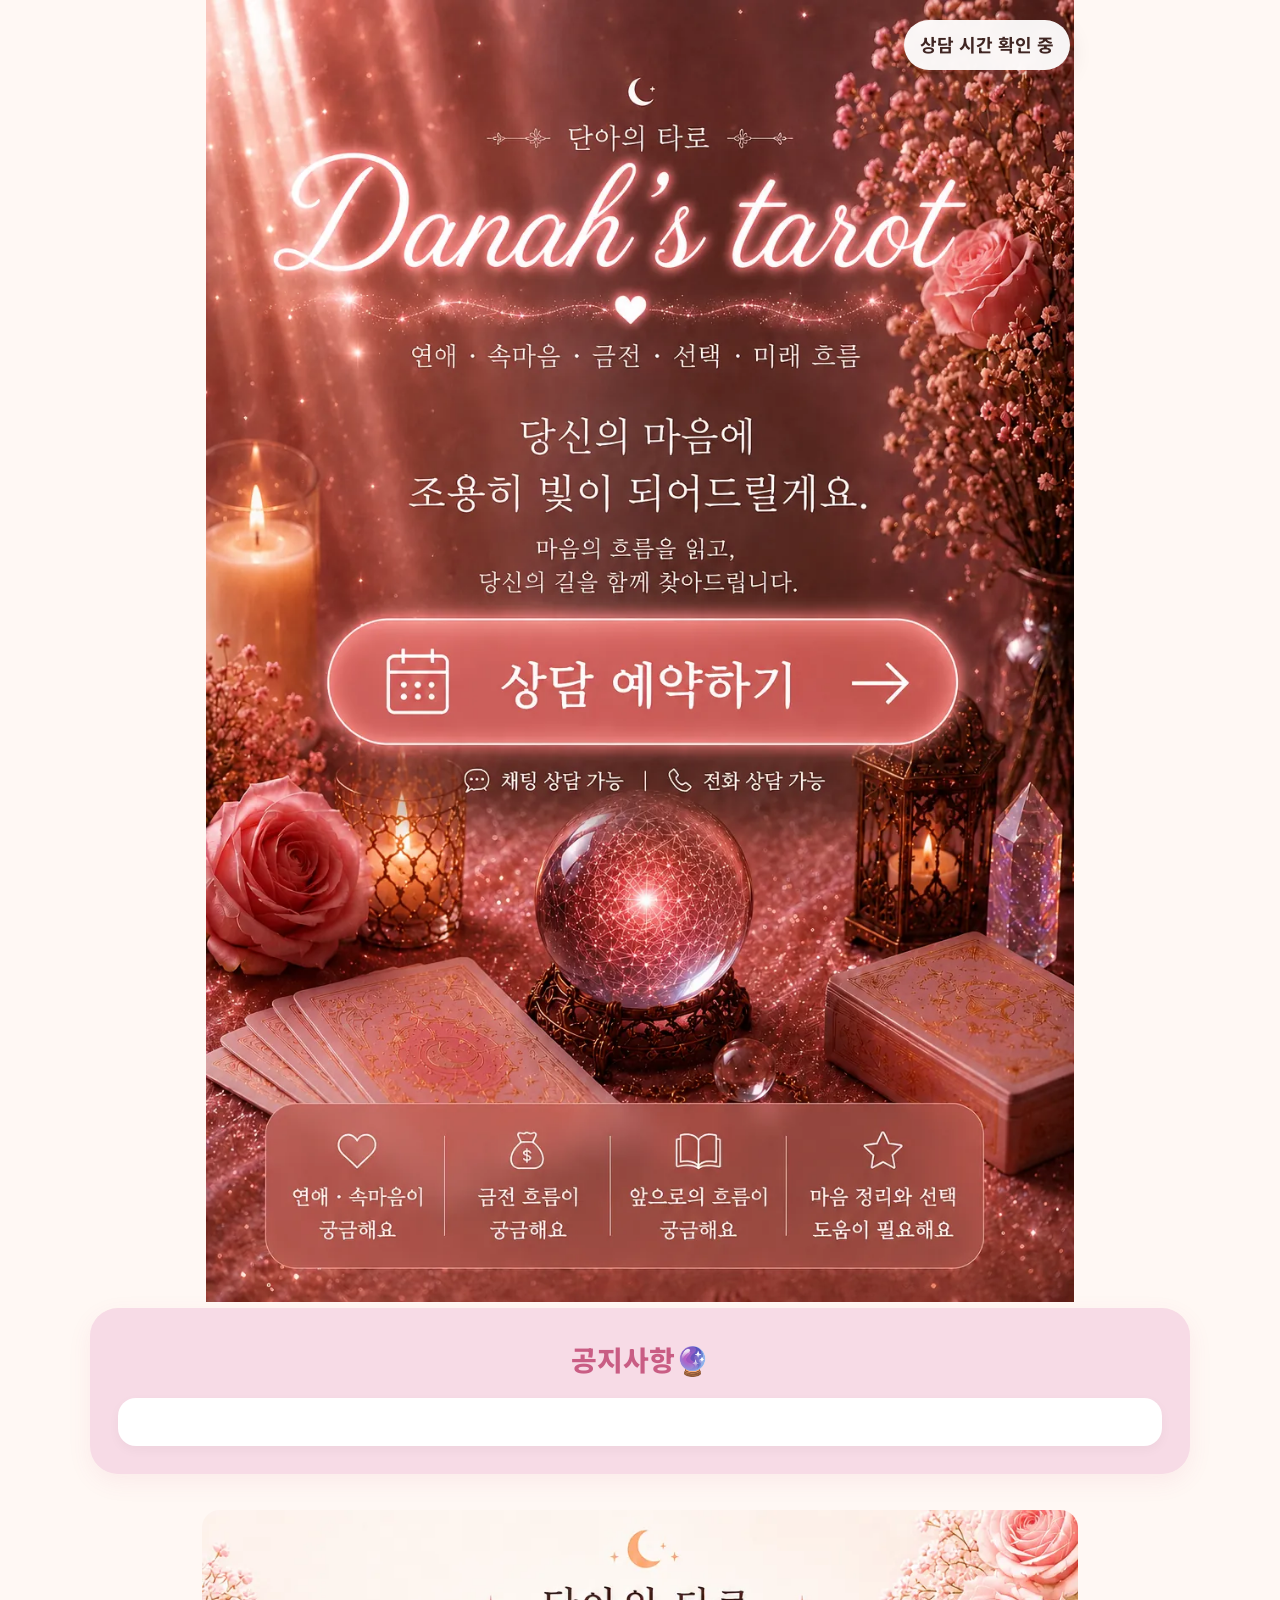
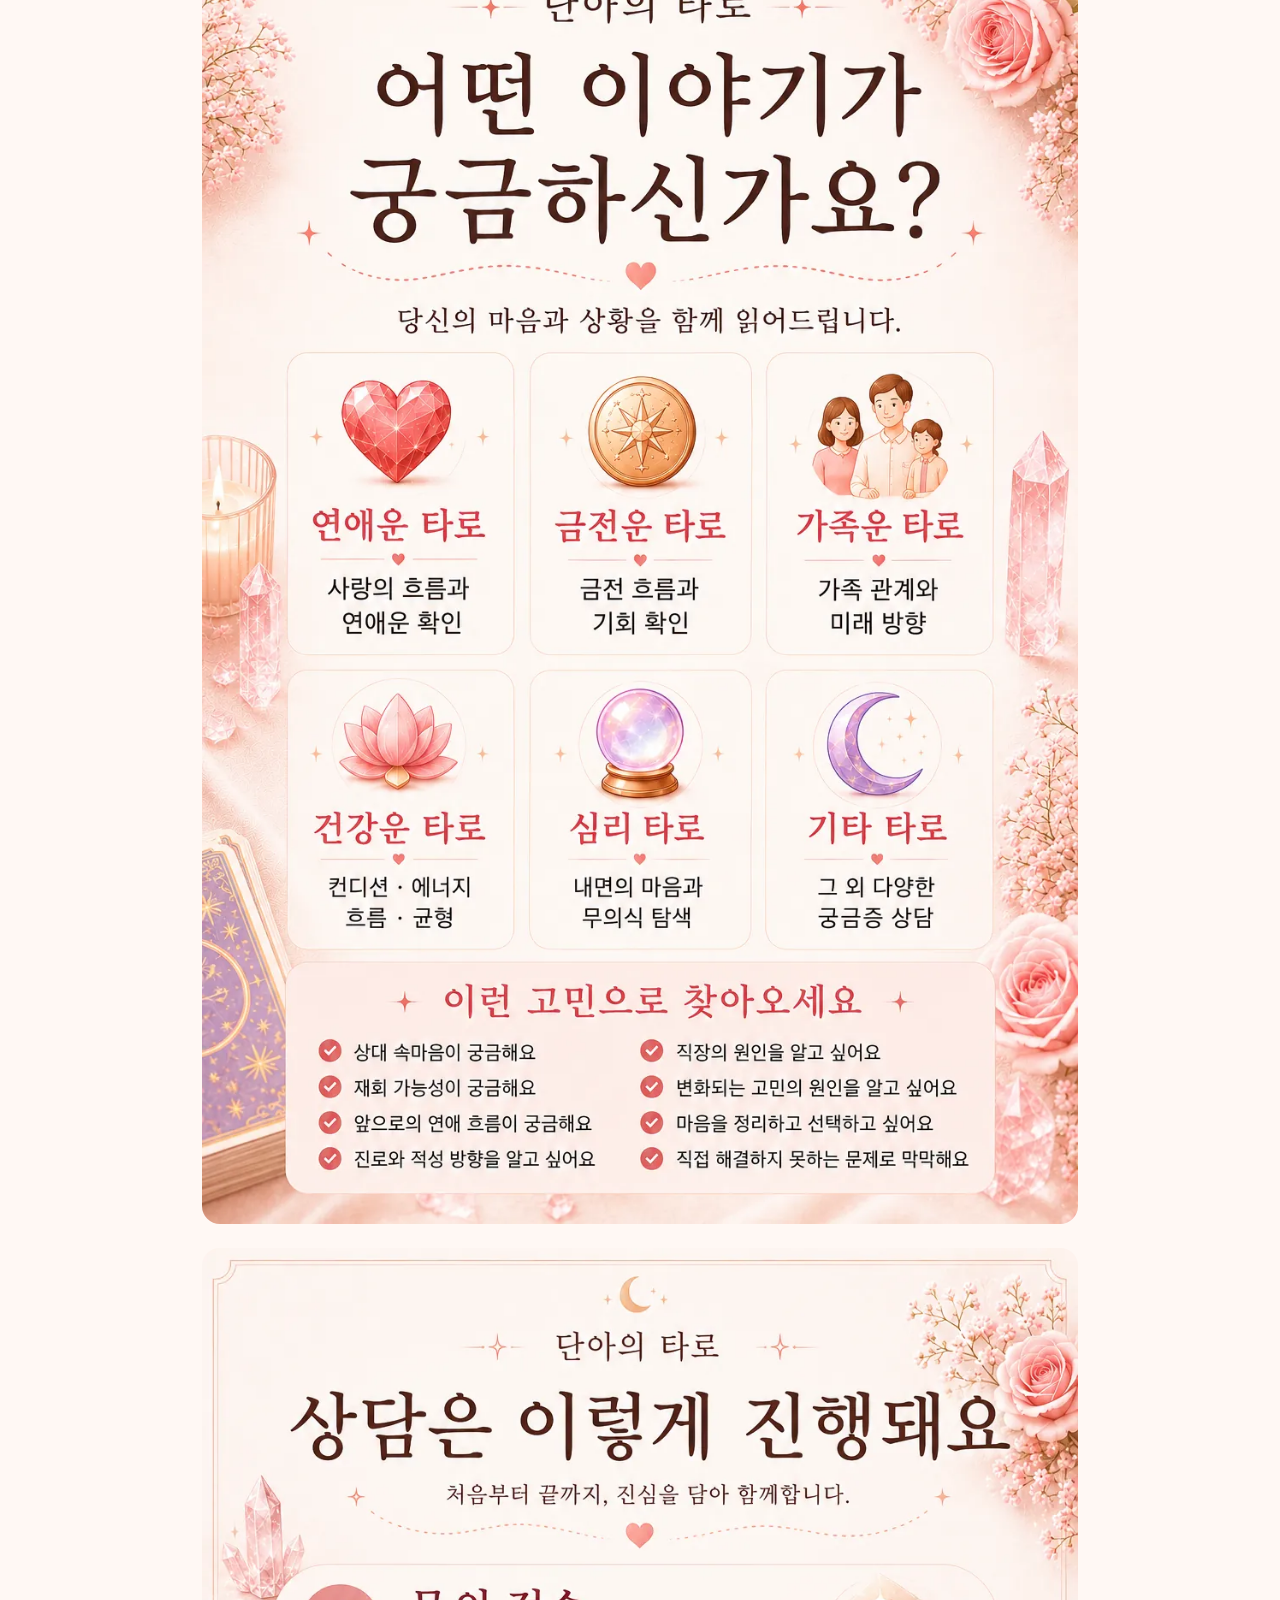
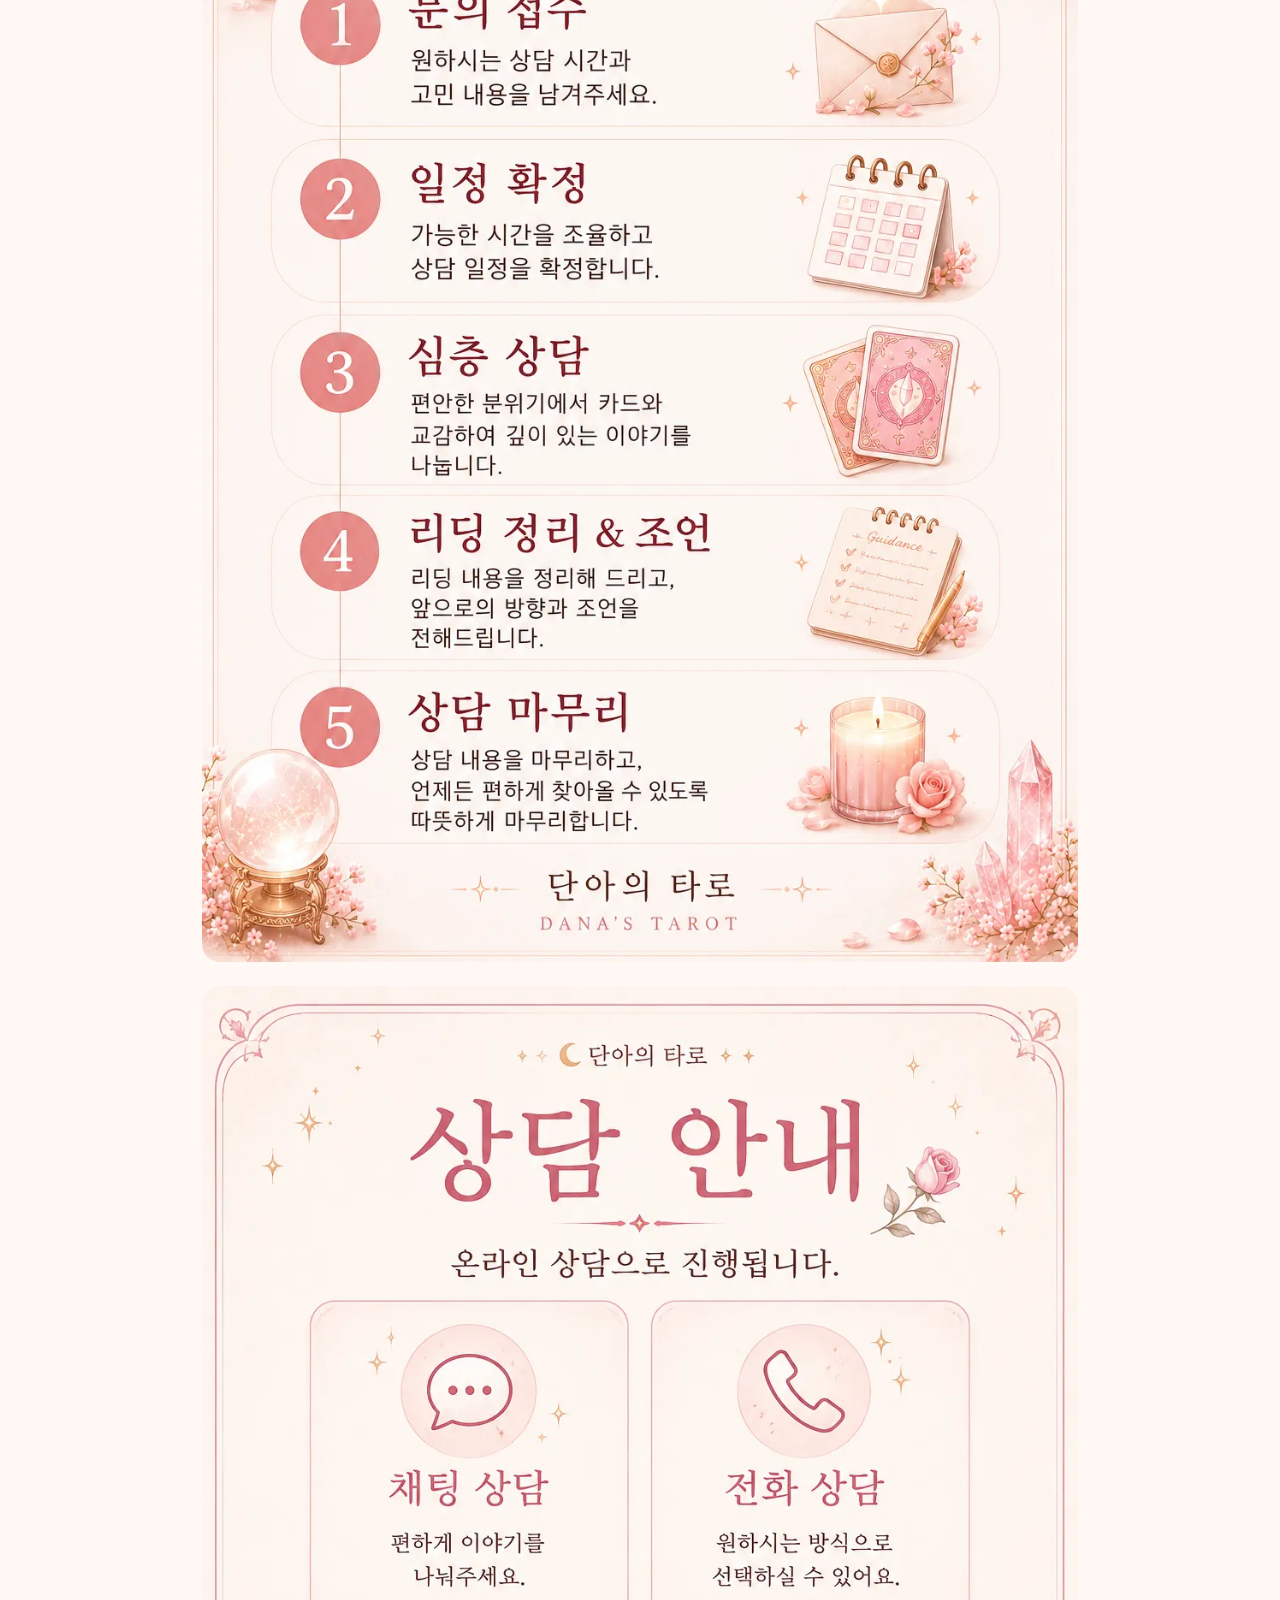
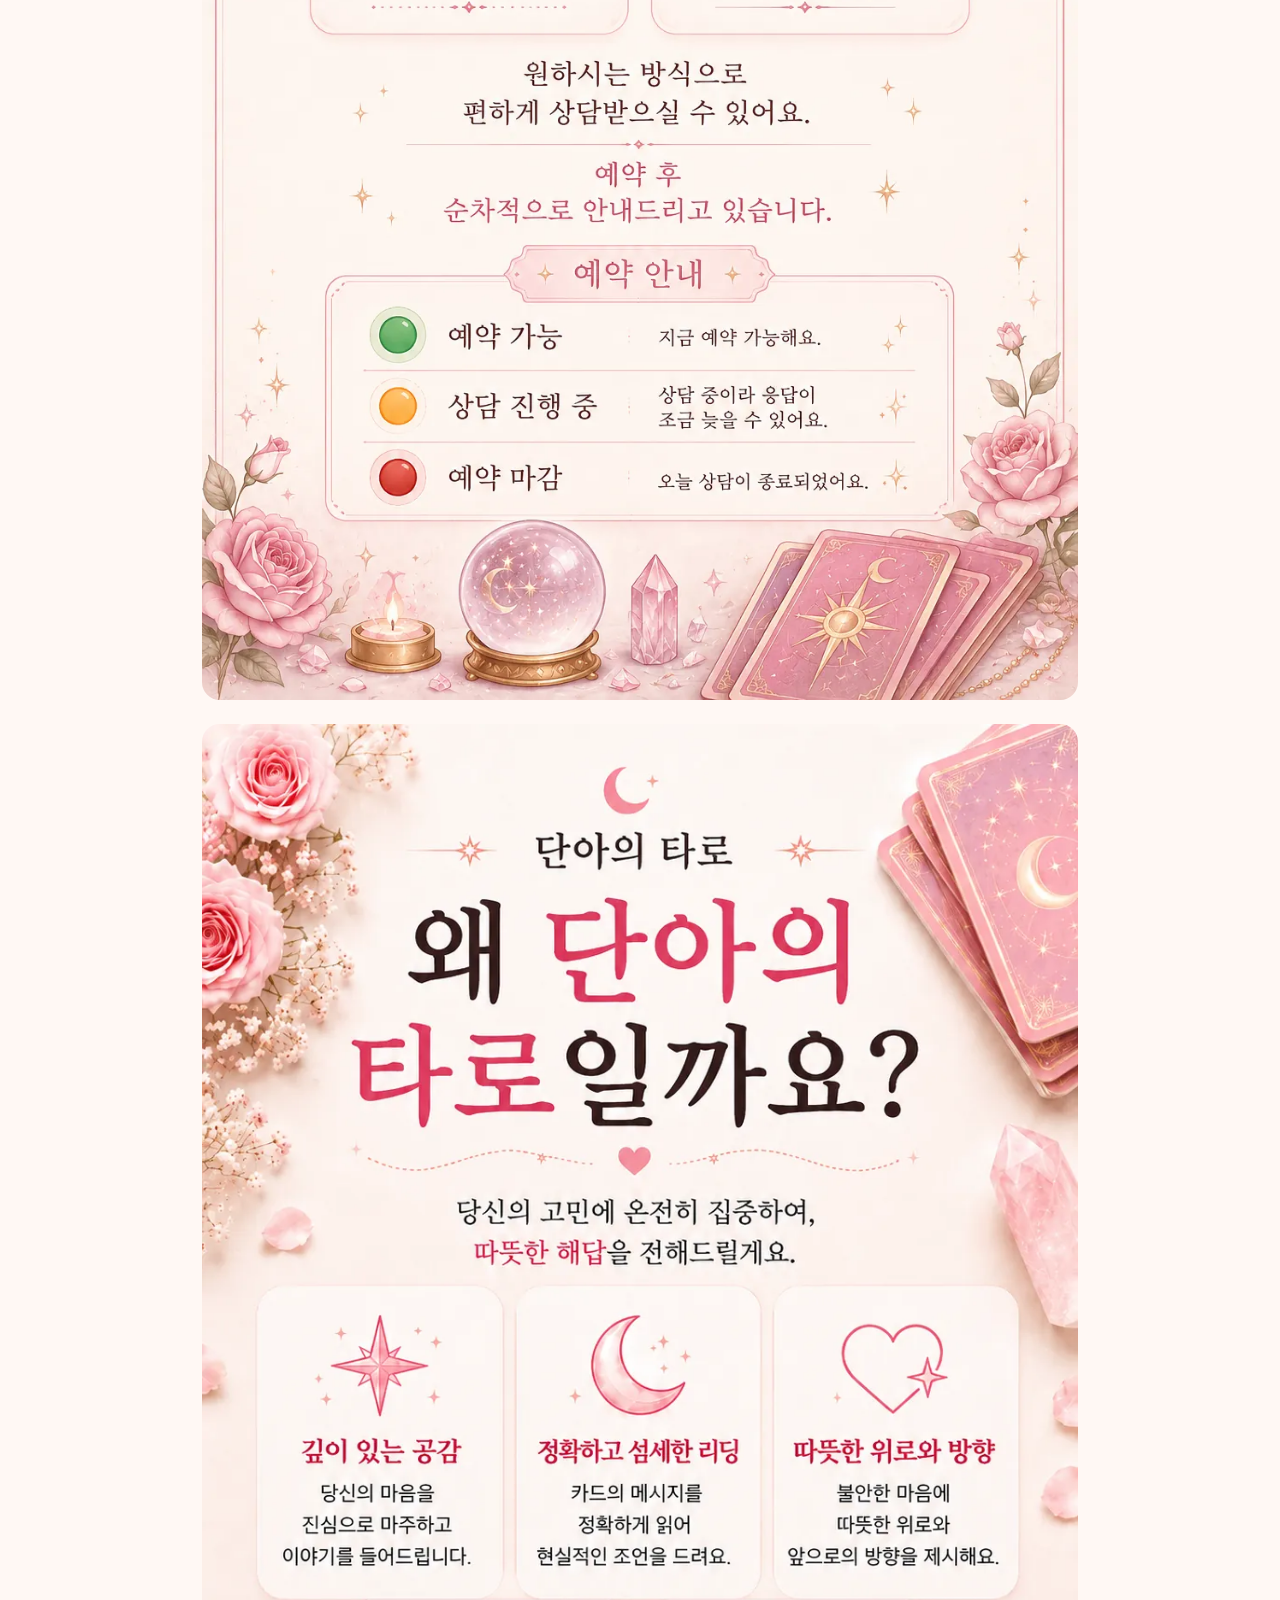
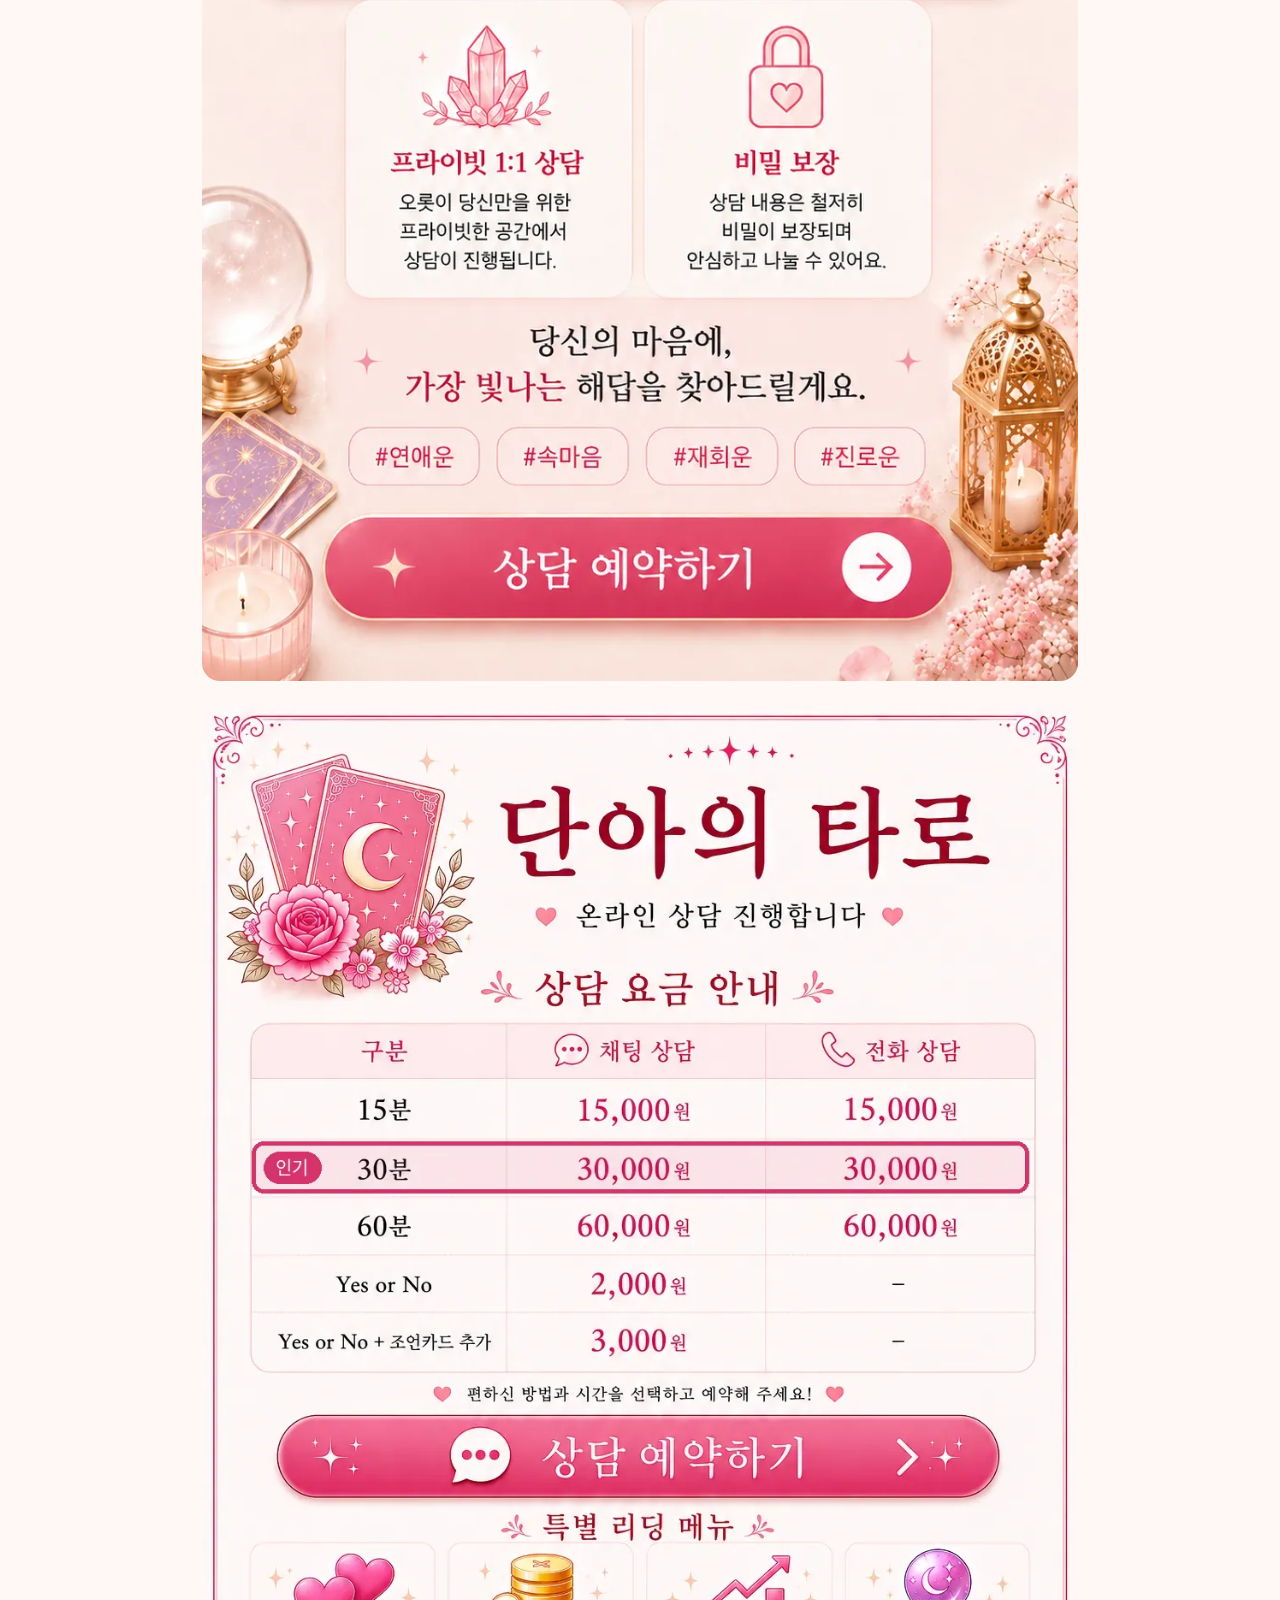
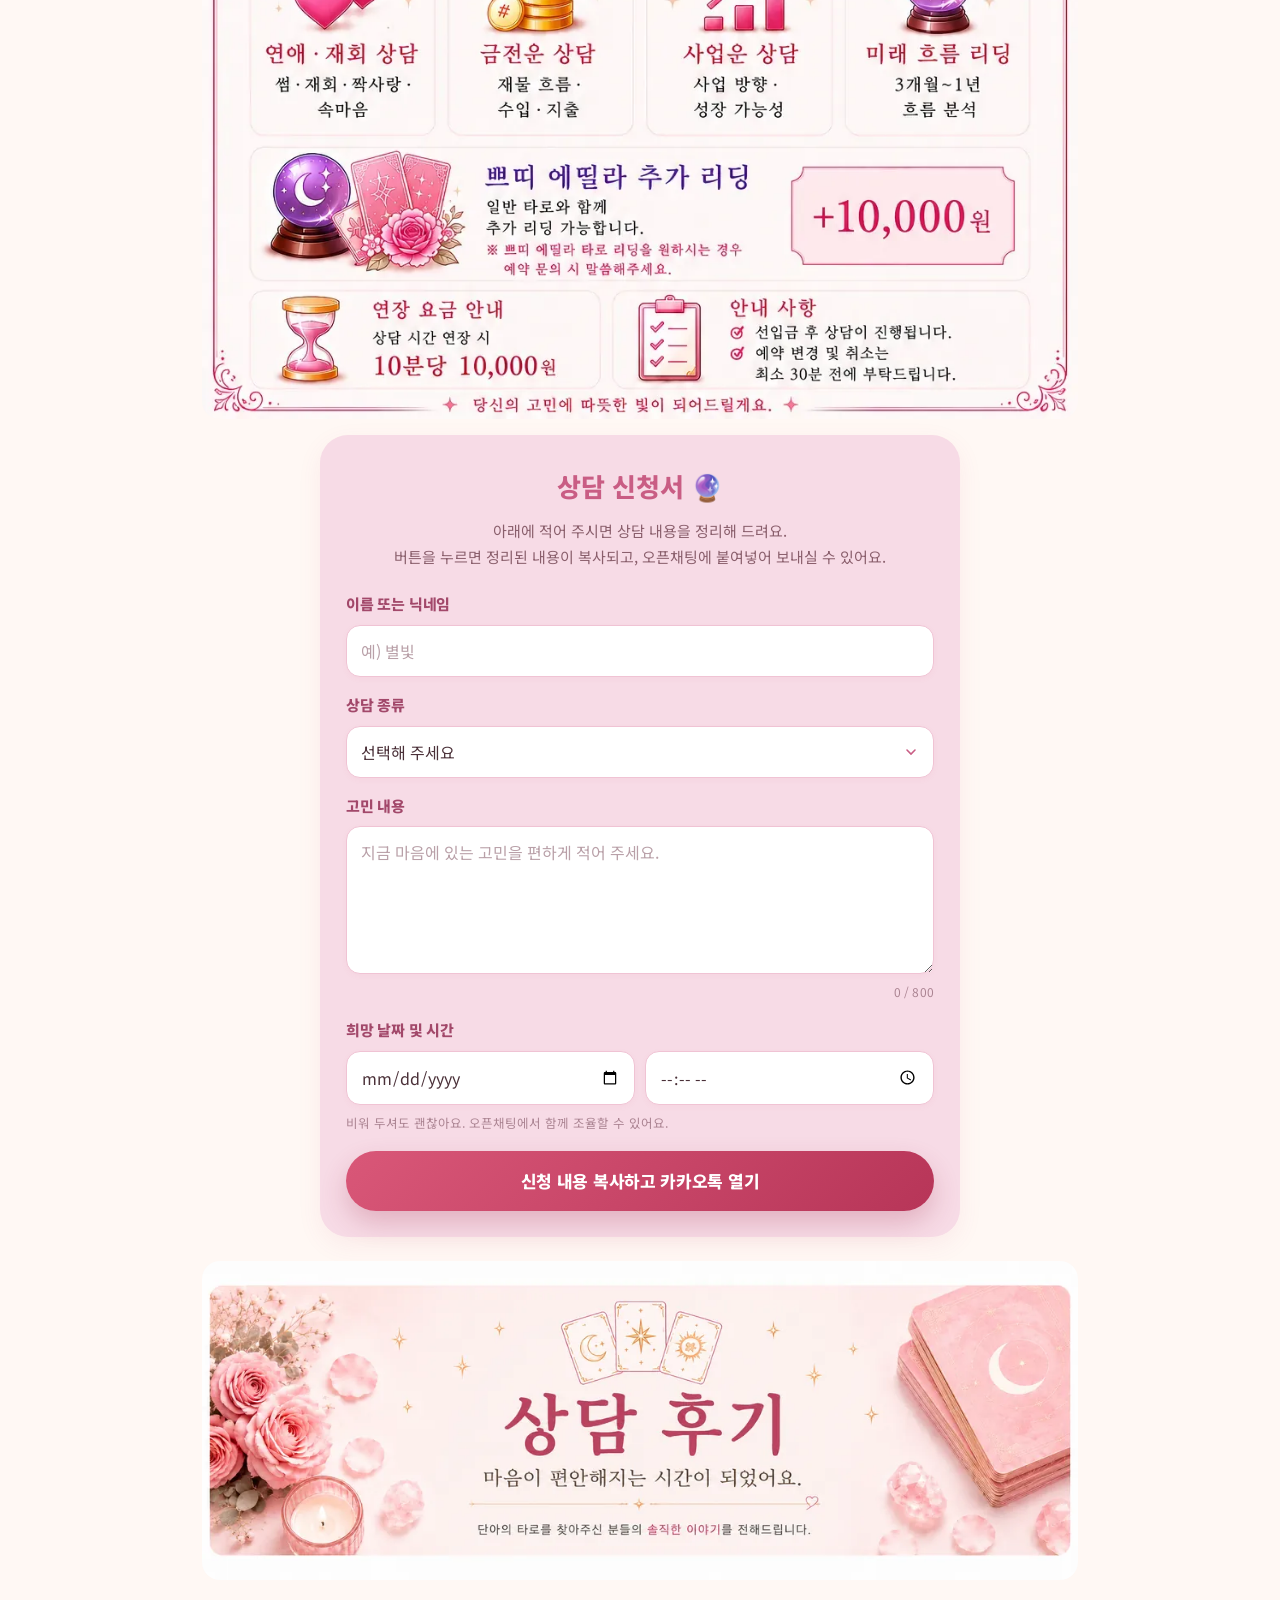
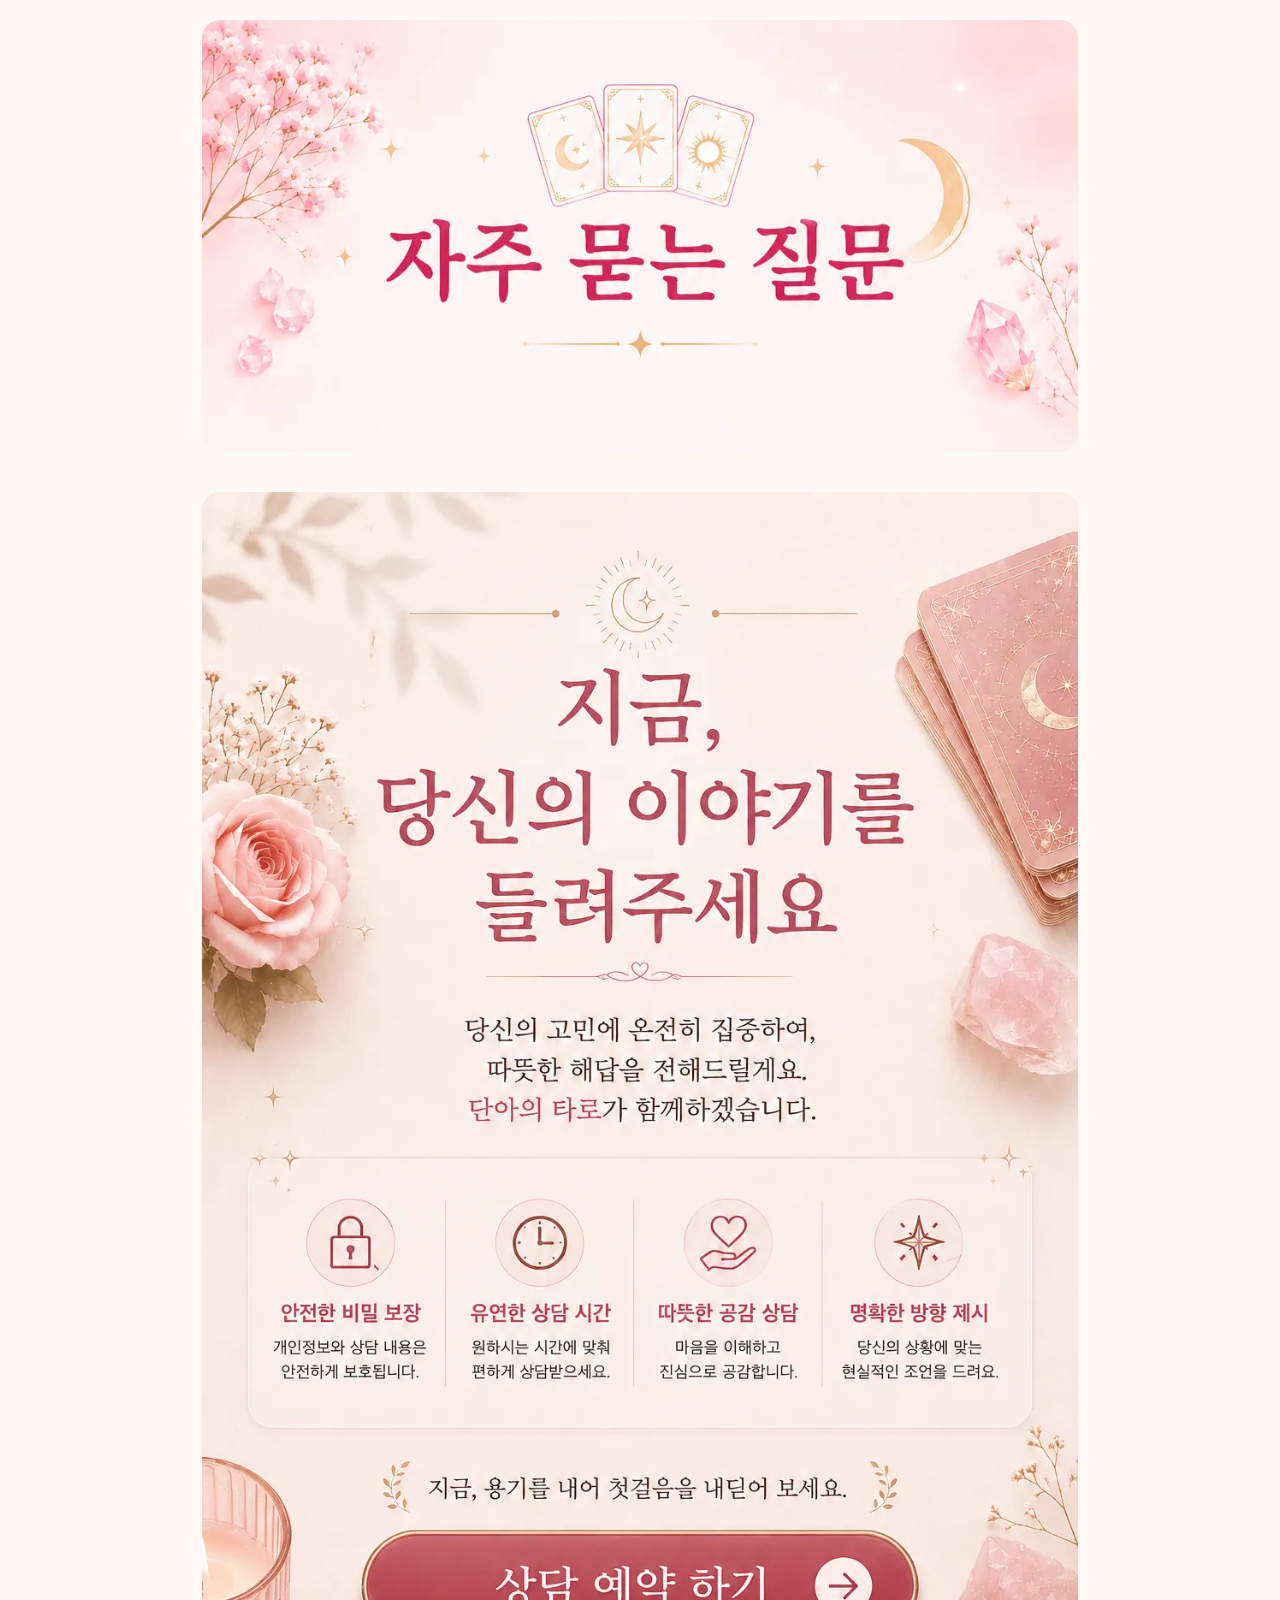
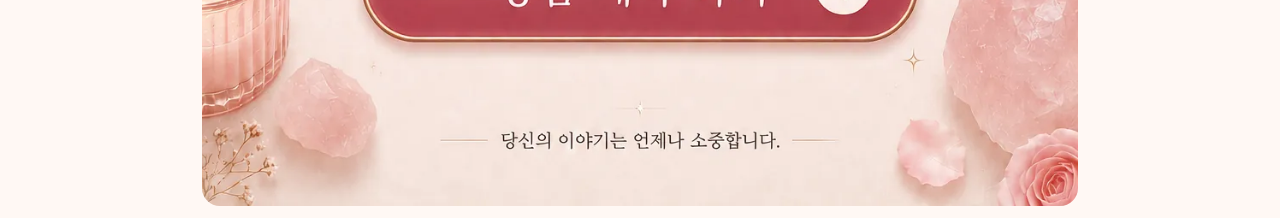
==== index.html @ 88a3fb59 "상담 신청 폼 추가 (복사 → 카카오톡 오픈채팅 연결)" ====
<!doctype html>
<html lang="ko">
<head>
  <meta charset="utf-8">
  <meta name="viewport" content="width=device-width, initial-scale=1">
  <title>단아의 타로 | 따뜻한 타로 상담</title>

  <meta name="description" content="단아의 타로. 손님이 직접 세 장을 뽑는 타로 상담. 카카오톡으로 편하게 예약하세요.">
  <meta name="theme-color" content="#fff8f0">

  <!-- 사이트 아이콘 (링크 옆에 뜨는 사진) -->
  <link rel="icon" href="/favicon.ico?v=4" sizes="any">
  <link rel="icon" type="image/png" sizes="32x32" href="/images/favicon-32.png?v=4">
  <link rel="apple-touch-icon" sizes="180x180" href="/images/apple-touch-icon.png?v=4">
  <link rel="manifest" href="/manifest.json">

  <!-- 링크 공유할 때 미리보기 -->
  <meta property="og:type" content="website">
  <meta property="og:title" content="단아의 타로">
  <meta property="og:description" content="따뜻한 목소리로, 천천히. 카드 세 장이 답을 알려줍니다.">
  <meta property="og:image" content="https://danah-tarot.vercel.app/images/og-cover.jpg">
  <meta property="og:image:width" content="1200">
  <meta property="og:image:height" content="1800">
  <meta name="twitter:image" content="https://danah-tarot.vercel.app/images/og-cover.jpg">
  <meta property="og:url" content="https://danah-tarot.vercel.app/">
  <meta name="twitter:card" content="summary_large_image">

  <link rel="preconnect" href="https://fonts.googleapis.com">
  <link rel="preconnect" href="https://fonts.gstatic.com" crossorigin>
  <link href="https://fonts.googleapis.com/css2?family=Noto+Sans+KR:wght@400;500;700;900&family=Noto+Serif+KR:wght@400;700&display=swap" rel="stylesheet">

  <link rel="preload" as="image" href="./images/main-cover.webp" fetchpriority="high">

  <link rel="stylesheet" href="./assets/styles.css?v=1711f">
</head>

<body>

  <!-- HERO -->
  <section class="hero">

    <a href="https://open.kakao.com/me/DanahsTarot" target="_blank" rel="noopener noreferrer" class="hero-link">
      <img
        class="hero-image"
        src="./images/main-cover.webp"
        width="1024" height="1536"
        fetchpriority="high"
        alt="단아의 타로">
    </a>

    <div class="status-badge">
      <span data-status-dot class="status-dot open"></span>
      <span data-status-label>상담 시간 확인 중</span>
    </div>

  </section>

  <!-- NOTICE -->
  <section class="section info-section">
    <div class="notice-card">
      <div class="notice-title">공지사항🔮</div>
      <div class="notice-box" data-notice></div>
    </div>
  </section>

  <!-- STORY -->
  <section class="section">
    <img src="./images/story.webp" width="1024" height="1536" loading="lazy" decoding="async" alt="단아의 타로 소개">
  </section>

  <!-- PROCESS -->
  <section class="section">
    <img src="./images/process-bg.webp" width="1024" height="1536" loading="lazy" decoding="async" alt="상담 진행 순서">
  </section>

  <!-- GUIDE -->
  <section class="section">
    <img src="./images/guide.webp" width="1024" height="1536" loading="lazy" decoding="async" alt="상담 안내">
  </section>

  <!-- WHY -->
  <section class="section">
    <a href="https://open.kakao.com/me/DanahsTarot" target="_blank" rel="noopener noreferrer">
      <img src="./images/why-danah.webp" width="941" height="1672" loading="lazy" decoding="async" alt="단아의 타로를 찾는 이유">
    </a>
  </section>

  <!-- PRICE -->
  <section class="section">
    <a href="https://open.kakao.com/me/DanahsTarot" target="_blank" rel="noopener noreferrer" class="price-link">
      <img src="./images/price.webp" width="1024" height="1536" loading="lazy" decoding="async" alt="상담 가격">
    </a>
  </section>

  <!-- APPLY -->
  <section class="section apply-section" id="apply">
    <div class="apply-card">
      <div class="apply-title">상담 신청서 🔮</div>
      <p class="apply-lead">
        아래에 적어 주시면 상담 내용을 정리해 드려요.<br>
        버튼을 누르면 정리된 내용이 복사되고, 오픈채팅에 붙여넣어 보내실 수 있어요.
      </p>

      <form class="apply-form" data-apply-form novalidate>
        <label class="apply-field">
          <span class="apply-label">이름 또는 닉네임</span>
          <input type="text" name="name" data-apply-name maxlength="20" autocomplete="nickname" placeholder="예) 별빛">
        </label>

        <label class="apply-field">
          <span class="apply-label">상담 종류</span>
          <select name="type" data-apply-type>
            <option value="" selected>선택해 주세요</option>
            <option>신년타로</option>
            <option>연애·재회 상담</option>
            <option>사업·진로 상담</option>
            <option>금전운 상담</option>
            <option>미래 흐름 리딩</option>
            <option>Yes or No</option>
            <option>종합 상담 / 기타</option>
          </select>
        </label>

        <label class="apply-field">
          <span class="apply-label">고민 내용</span>
          <textarea name="concern" data-apply-concern rows="5" maxlength="800" placeholder="지금 마음에 있는 고민을 편하게 적어 주세요."></textarea>
          <span class="apply-count" data-apply-count>0 / 800</span>
        </label>

        <div class="apply-field">
          <span class="apply-label">희망 날짜 및 시간</span>
          <div class="apply-datetime">
            <input type="date" name="date" data-apply-date aria-label="희망 날짜">
            <input type="time" name="time" data-apply-time aria-label="희망 시간">
          </div>
          <span class="apply-help">비워 두셔도 괜찮아요. 오픈채팅에서 함께 조율할 수 있어요.</span>
        </div>

        <p class="apply-warn" data-apply-warn hidden></p>

        <button type="submit" class="apply-submit">신청 내용 복사하고 카카오톡 열기</button>
      </form>

      <div class="apply-result" data-apply-result hidden>
        <div class="apply-result-head">
          <span class="apply-badge" data-apply-badge>신청 내용이 복사되었어요 ✓</span>
          <p class="apply-result-note">복사된 내용을 오픈채팅에 붙여넣어 보내주세요 🙂</p>
        </div>
        <pre class="apply-preview" data-apply-preview></pre>
        <div class="apply-actions">
          <a class="apply-open" href="https://open.kakao.com/me/DanahsTarot" target="_blank" rel="noopener noreferrer">오픈채팅 열기</a>
          <button type="button" class="apply-copy" data-apply-copy>문구 다시 복사</button>
        </div>
        <p class="apply-manual" data-apply-manual hidden>자동 복사가 되지 않았어요. 위 문구를 길게 눌러 직접 복사해 주세요.</p>
      </div>
    </div>
  </section>

  <!-- REVIEW -->
  <section class="section">
    <img src="./images/review-title.webp" width="1080" height="394" loading="lazy" decoding="async" alt="후기">
    <div class="review-grid" data-review-list></div>
  </section>

  <!-- FAQ -->
  <section class="section">
    <img src="./images/faq-title.webp" width="1024" height="505" loading="lazy" decoding="async" alt="자주 묻는 질문">
    <div class="faq-wrap"></div>
  </section>

  <!-- CTA -->
  <section class="section cta-section">
    <a href="https://open.kakao.com/me/DanahsTarot" target="_blank" rel="noopener noreferrer" class="cta-link">
      <img src="./images/cta.webp" width="1024" height="1536" loading="lazy" decoding="async" alt="카카오톡으로 예약하기">
    </a>
  </section>

  <script type="module" src="./assets/app.js?v=1711g"></script>

</body>
</html>
---- assets/styles.css ----
:root {
  --rose: #c94f70;
  --rose-deep: #9f2f4d;
  --rose-soft: #f8c8d0;
  --cream: #fff8f0;
  --cream-2: #fff1e8;
  --gold: #c99745;
  --ink: #3f2522;
  --muted: #7a5a54;
  --line: rgba(201, 79, 112, 0.24);
  --shadow: 0 18px 46px rgba(159, 47, 77, 0.16);
  --radius: 18px;
}

* {
  box-sizing: border-box;
}

html {
  scroll-behavior: smooth;
}

body {
  margin: 0;
  font-family: "Noto Serif KR", "Noto Sans KR", system-ui, sans-serif;
  color: var(--ink);
  background: var(--cream);
  font-size: 18px;
  line-height: 1.65;
}

button,
input,
textarea,
select {
  font: inherit;
}

button,
a {
  -webkit-tap-highlight-color: transparent;
}

img {
  display: block;
  max-width: 100%;
  height: auto;
}

.site-header {
  position: sticky;
  top: 0;
  z-index: 20;
  display: flex;
  align-items: center;
  justify-content: space-between;
  gap: 12px;
  padding: 12px 18px;
  background: rgba(255, 248, 240, 0.9);
  border-bottom: 1px solid var(--line);
  backdrop-filter: blur(16px);
}

.brand {
  color: var(--rose-deep);
  font-size: 22px;
  font-weight: 800;
  text-decoration: none;
}

.header-actions {
  display: flex;
  gap: 8px;
}

.mini-link {
  min-height: 44px;
  display: inline-flex;
  align-items: center;
  justify-content: center;
  padding: 9px 14px;
  border: 1px solid var(--line);
  border-radius: 999px;
  color: var(--ink);
  background: rgba(255, 255, 255, 0.7);
  text-decoration: none;
  font-size: 15px;
  font-weight: 700;
}

.hero {
  position: relative;

  max-width: 900px;
  margin: 0 auto;

  padding: 0 16px;
}

.hero-image {
  display: block;
  width: 100%;
  height: auto;
}

.hero-content {
  position: relative;
  z-index: 1;
  width: min(720px, 100%);
  padding: 54vh 18px 34px;
  color: #fff;
  text-shadow: 0 2px 16px rgba(63, 37, 34, 0.45);
}

.eyebrow {
  margin: 0 0 8px;
  color: #ffe7d7;
  font-size: 17px;
  font-weight: 800;
  letter-spacing: 0;
}

h1,
h2,
h3,
p {
  margin-top: 0;
}

h1 {
  margin-bottom: 12px;
  font-size: 44px;
  line-height: 1.05;
}

h2 {
  color: var(--rose-deep);
  font-size: 34px;
  line-height: 1.18;
  text-align: center;
}

h3 {
  color: var(--rose-deep);
  font-size: 24px;
  line-height: 1.25;
}

.hero-copy {
  margin-bottom: 22px;
  font-size: 22px;
  font-weight: 700;
}

.primary-button,
.secondary-button {
  min-height: 58px;
  display: inline-flex;
  align-items: center;
  justify-content: center;
  gap: 10px;
  padding: 16px 24px;
  border: 0;
  border-radius: 999px;
  cursor: pointer;
  text-decoration: none;
  font-size: 21px;
  font-weight: 900;
}

.primary-button {
  color: #fff;
  background: linear-gradient(135deg, #d95778, #b73558);
  box-shadow: 0 14px 30px rgba(159, 47, 77, 0.32), inset 0 0 0 2px rgba(255, 236, 213, 0.42);
}

.secondary-button {
  color: var(--rose-deep);
  background: #fff;
  border: 1px solid var(--line);
}

.section {
  padding: 64px 18px;
}

.section.alt {
  background: var(--cream-2);
}

.section-inner {
  width: min(1120px, 100%);
  margin: 0 auto;
}

.section-lead {
  max-width: 680px;
  margin: 0 auto 28px;
  color: var(--muted);
  text-align: center;
  font-size: 20px;
}

.image-panel {
  overflow: hidden;
  border: 1px solid var(--line);
  border-radius: var(--radius);
  background: #fff;
  box-shadow: var(--shadow);
}

.image-panel img {
  width: 100%;
  height: auto;
}

.story-grid,
.why-grid,
.review-grid {
  display: grid;
  grid-template-columns: repeat(3, 1fr);
  gap: 14px;
}

.story-card,
.why-card,
.review-card,
.method-card,
.admin-panel {
  border: 1px solid var(--line);
  border-radius: var(--radius);
  background: rgba(255, 255, 255, 0.82);
  box-shadow: var(--shadow);
}

.story-card {
  min-height: 138px;
  padding: 22px 18px;
  display: flex;
  flex-direction: column;
  justify-content: center;
  background-image: linear-gradient(rgba(255, 255, 255, 0.76), rgba(255, 248, 240, 0.9)), var(--story-image);
  background-size: cover;
  background-position: center;
}

.story-card strong {
  color: var(--rose-deep);
  font-size: 27px;
}

.story-card span {
  color: var(--muted);
  font-size: 17px;
  font-weight: 700;
}

.process-list {
  display: grid;
  gap: 10px;
}

.process-step {
  display: grid;
  grid-template-columns: 54px 1fr;
  align-items: center;
  gap: 14px;
  padding: 18px;
  border: 1px solid var(--line);
  border-radius: var(--radius);
  background: #fff;
}

.step-number {
  width: 54px;
  height: 54px;
  display: grid;
  place-items: center;
  border-radius: 50%;
  color: #fff;
  background: var(--rose);
  font-size: 23px;
  font-weight: 900;
}

.process-arrow {
  color: var(--gold);
  text-align: center;
  font-size: 26px;
  font-weight: 900;
}

.why-card {
  padding: 26px 20px;
  text-align: center;
}

.why-card .icon {
  display: block;
  margin-bottom: 10px;
  color: var(--gold);
  font-size: 34px;
}

.guide-layout {
  display: grid;
  grid-template-columns: 1fr 1fr;
  gap: 18px;
  align-items: stretch;
}

.method-card {
  padding: 24px;
}

.method-list,
.status-list {
  display: grid;
  gap: 12px;
  padding: 0;
  margin: 0;
  list-style: none;
}

.method-list li,
.status-row {
  min-height: 58px;
  display: flex;
  align-items: center;
  gap: 12px;
  padding: 13px 14px;
  border-radius: 14px;
  background: #fff7f8;
  font-size: 21px;
  font-weight: 800;
}

.status-dot {
  width: 18px;
  height: 18px;
  flex: 0 0 18px;
  border-radius: 50%;
  box-shadow: 0 0 0 5px rgba(255, 255, 255, 0.9);
}

.status-dot.open {
  background: #31b66a;
}

.status-dot.progress {
  background: #f5b631;
}

.status-dot.close {
  background: #d94b45;
}

.current-status {
  border: 2px solid rgba(201, 79, 112, 0.22);
}

.review-card {
  padding: 22px;
}

.review-card p {
  margin-bottom: 14px;
  font-size: 19px;
}

.review-card strong {
  color: var(--rose-deep);
}


.faq-item{
  overflow:hidden;
  border-radius:24px;
  background:#fff;
  border:1px solid #f3d8e1;
  box-shadow:0 8px 24px rgba(212,115,150,.12);
}

.faq-question{
  width:100%;
  border:none;
  background:none;
  cursor:pointer;

  display:flex;
  justify-content:space-between;
  align-items:center;

  padding:24px;
  font-size:20px;
  font-weight:700;
  color:#7f4358;
}

.faq-answer{
  max-height:0;
  overflow:hidden;

  transition:max-height .35s ease;
}

.faq-answer p{
  padding:0 24px 24px;
  margin:0;

  color:#8d6675;
  line-height:1.8;
  font-size:17px;
}

.faq-item.is-open .faq-answer{
  max-height:500px;
}

.faq-item.is-open .faq-question span{
  transform:rotate(45deg);
}

.faq-question span{
  transition:.3s;
  font-size:28px;
}
.info-section{
  position:relative;
}

.section img{
  display:block;
  width:100%;
  height:auto;
}



.section img{
  display:block;
  width:100%;
  height:auto;
}

.faq-wrap{
  margin-top:-10px;
}

.faq-item {
  overflow: hidden;
  border: 1px solid var(--line);
  border-radius: var(--radius);
  background: rgba(255, 255, 255, 0.9);
  box-shadow: 0 12px 26px rgba(159, 47, 77, 0.1);
}

.faq-question {
  min-height: 68px;
  width: 100%;
  display: flex;
  align-items: center;
  justify-content: space-between;
  gap: 16px;
  padding: 17px 20px;
  border: 0;
  color: var(--ink);
  background: transparent;
  cursor: pointer;
  text-align: left;
  font-size: 21px;
  font-weight: 900;
}

.faq-icon {
  width: 32px;
  height: 32px;
  flex: 0 0 32px;
  display: grid;
  place-items: center;
  border-radius: 50%;
  color: var(--rose-deep);
  background: #ffe5ea;
  transition: transform 0.25s ease;
}

.faq-item.is-open .faq-icon {
  transform: rotate(45deg);
}

.faq-answer {
  max-height: 0;
  overflow: hidden;
  transition: max-height 0.32s ease;
}

.faq-answer p {
  margin: 0;
  padding: 0 20px 22px;
  color: var(--muted);
  font-size: 19px;
  white-space: pre-line;
}

.cta {
  position: relative;
  min-height: 460px;
  display: grid;
  align-items: center;
  overflow: hidden;
  color: #fff;
  text-align: center;
  background: #b73558;
}

.cta img {
  position: absolute;
  inset: 0;
  width: 100%;
  height: 100%;
  object-fit: cover;
}

.cta::after {
  content: "";
  position: absolute;
  inset: 0;
  background: rgba(90, 28, 44, 0.18);
}

.cta-content {
  position: relative;
  z-index: 1;
  padding: 42px 18px;
  text-shadow: 0 2px 14px rgba(63, 37, 34, 0.35);
}

.cta h2 {
  color: #fff;
  font-size: 38px;
}

.site-footer {
  padding: 28px 18px 90px;
  color: var(--muted);
  text-align: center;
  background: #fff7ef;
}

.floating-cta {
  position: fixed;
  left: 12px;
  right: 12px;
  bottom: 12px;
  z-index: 30;
}

.floating-cta .primary-button {
  width: 100%;
}

.admin-body {
  min-height: 100vh;
  padding: 24px 16px 54px;
  background: var(--cream);
}

.admin-shell {
  width: min(960px, 100%);
  margin: 0 auto;
}

.admin-top {
  display: flex;
  align-items: center;
  justify-content: space-between;
  gap: 12px;
  margin-bottom: 18px;
}

.admin-panel {
  padding: 20px;
  margin-bottom: 16px;
}

.admin-grid {
  display: grid;
  grid-template-columns: 1fr 1fr;
  gap: 14px;
}

.field {
  display: grid;
  gap: 8px;
  margin-bottom: 14px;
  color: var(--rose-deep);
  font-weight: 900;
}

.field input,
.field textarea,
.field select {
  width: 100%;
  min-height: 54px;
  padding: 13px 14px;
  border: 1px solid var(--line);
  border-radius: 14px;
  color: var(--ink);
  background: #fff;
  font-size: 18px;
}

.field textarea {
  min-height: 130px;
  resize: vertical;
}

.admin-actions {
  display: flex;
  flex-wrap: wrap;
  gap: 10px;
}

.review-edit-row {
  display: grid;
  grid-template-columns: 1fr auto;
  gap: 10px;
  align-items: center;
  padding: 12px 0;
  border-bottom: 1px solid var(--line);
}

.notice {
  padding: 12px 14px;
  border-radius: 14px;
  color: var(--rose-deep);
  background: #fff1f4;
  font-weight: 800;
}

.is-hidden {
  display: none !important;
}

@media (max-width: 760px) {
  body {
    font-size: 17px;
  }

  .site-header {
    padding: 10px 12px;
  }

  .brand {
    font-size: 20px;
  }

  .mini-link {
    padding: 8px 11px;
    font-size: 14px;
  }

  .hero-image {
    object-position: center top;
  }

  .hero-content {
    padding: 48vh 16px 28px;
  }

  h1 {
    font-size: 40px;
  }

  h2 {
    font-size: 30px;
  }

  .hero-copy {
    font-size: 20px;
  }

  .primary-button,
  .secondary-button {
    width: 100%;
    min-height: 62px;
    font-size: 22px;
  }

  .section {
    padding: 52px 14px;
  }

  .story-grid,
  .why-grid,
  .review-grid,
  .guide-layout,
  .admin-grid {
    grid-template-columns: 1fr;
  }

  .story-card {
    min-height: 120px;
  }

  .image-panel {
    border-radius: 14px;
  }

  .faq-question {
    min-height: 72px;
    padding: 16px;
    font-size: 20px;
  }

  .faq-answer p {
    padding: 0 16px 20px;
    font-size: 18px;
  }

  .cta {
    min-height: 520px;
  }

  .cta img {
    object-position: center;
  }

  .admin-top {
    align-items: flex-start;
    flex-direction: column;
  }
}

@media (min-width: 900px) {
  .floating-cta {
    display: none;
  }

  .hero-content {
    margin-left: max(24px, calc((100vw - 1120px) / 2));
    padding-bottom: 70px;
  }
}
/* =========================
   DANAH FINAL
========================= */

body {
  margin: 0;
  background: #fff8f4;
  font-family: "Noto Sans KR", sans-serif;
}

.section {
  width: 100%;
  max-width: 900px;
  margin: 0 auto;
  padding: 12px;
}

.section img {
  width: 100%;
  height: auto;
  display: block;
  border-radius: 18px;
}

.hero {
  position: relative;
}

.hero-link,
.price-link,
.cta-link {
  display: block;
}

/* =========================
   STATUS
========================= */

.status-badge {
  position: absolute;
  top: 20px;
  right: 20px;

  display: flex;
  align-items: center;
  gap: 8px;

  padding: 10px 16px;

  border-radius: 999px;

  background: rgba(255,255,255,.95);

  backdrop-filter: blur(8px);

  font-weight: 700;

  box-shadow:
    0 8px 24px rgba(0,0,0,.12);
}

.status-dot {
  width: 12px;
  height: 12px;
  border-radius: 50%;
}

.status-dot.open {
  background: #22c55e;
}

.status-dot.progress {
  background: #f59e0b;
}

.status-dot.close {
  background: #ef4444;
}



/* =========================
   REVIEW
========================= */

.review-grid {
  display: grid;
  gap: 14px;
  margin-top: 16px;
}

.review-card {
  padding: 20px;

  border-radius: 18px;

  background:
    linear-gradient(
      135deg,
      #ffe0e9,
      #fff1f5
    );

  box-shadow:
    0 10px 24px rgba(201,79,112,.14);
}

.review-card p {
  line-height: 1.7;
}

.review-card strong {
  color: #b73558;
}

/* =========================
   FAQ
========================= */

.faq-wrap {
  margin-top: 16px;
}

.faq-item {
  margin-bottom: 12px;

  overflow: hidden;

  border-radius: 18px;

  background: #fff;

  box-shadow:
    0 8px 24px rgba(0,0,0,.06);
}

.faq-question {
  width: 100%;

  padding: 18px;

  display: flex;
  justify-content: space-between;

  border: 0;
  background: transparent;

  font-size: 17px;
  font-weight: 700;

  cursor: pointer;
}

.faq-answer {
  max-height: 0;
  overflow: hidden;
  transition: .3s;
}

.faq-answer p {
  padding: 0 18px 18px;
  margin: 0;
}

/* =========================
   FLOATING
========================= */

@keyframes floating {

  0% {
    transform: translateY(0);
  }

  50% {
    transform: translateY(-8px);
  }

  100% {
    transform: translateY(0);
  }

}



/* =========================
   PULSE
========================= */

@keyframes pulse {

  0% {
    transform: scale(1);
  }

  50% {
    transform: scale(1.2);
  }

  100% {
    transform: scale(1);
  }

}


/* =========================
   HOVER
========================= */

.hero-link img,
.price-link img,
.cta-link img {
  transition: .3s;
}

.hero-link:hover img,
.price-link:hover img,
.cta-link:hover img {
  transform: scale(1.02);
}

.hero-link{
  display:block;
  width:100%;
}

.hero-link img{
  display:block;
  width:100%;
  height:auto;
}

/* =========================
   MOBILE
========================= */

@media (max-width:768px){

  .status-badge{
    top:12px;
    right:12px;
    font-size:14px;
  }

  .hero img{
    width:100%;
    height:auto;
    display:block;
  }
.info-section{
    width:100%;
    max-width:900px;
    margin:10px auto 0;
    padding:0 12px;

    display:flex;
    justify-content:center;
}

.notice-card{
    width:95%;
    max-width:1100px;
    margin:0 auto;

    padding:28px;

    background:#f7dbe6;

    border-radius:28px;

    box-shadow:0 8px 24px rgba(201,79,112,.08);

    display:flex;
    flex-direction:column;
    align-items:center;
}

.notice-title{
    text-align:center;

    font-size:28px;
    font-weight:800;
    color:#c95d84;

    margin-bottom:16px;
}

.notice-box{
    width:100%;
    padding:24px;

    background:#ffffff;

    border-radius:18px;

    display:flex;
    justify-content:center;
    align-items:center;

    text-align:center;

    color:#666;
    font-size:20px;
    font-weight:700;
    line-height:2;

    box-shadow:0 4px 12px rgba(0,0,0,.04);
}
}
.fade-up{
  opacity:1 !important;
  transform:none !important;
}

/* ===== NOTICE ===== */

.info-section{
    width:100%;
    max-width:1200px;
    margin:6px auto 24px;
    padding:0 12px;

    display:flex;
    justify-content:center;
}

.notice-card{
    width:95%;
    max-width:1100px;
    margin:0 auto;

    padding:28px;

    background:#f7dbe6;

    border-radius:28px;

    box-shadow:0 8px 24px rgba(201,79,112,.08);

    display:flex;
    flex-direction:column;
    align-items:center;

    animation:floating 2.5s ease-in-out infinite;
}

.notice-title{
    text-align:center;

    font-size:28px;
    font-weight:800;
    color:#c95d84;

    margin-bottom:16px;
}

.notice-box{
    width:100%;
    padding:24px;

    background:#ffffff;

    border-radius:18px;

    display:flex;
    justify-content:center;
    align-items:center;

    text-align:center;

    color:#666;
    font-size:20px;
    font-weight:700;
    line-height:2;

    box-shadow:0 4px 12px rgba(0,0,0,.04);
}

/* STORY */
img[alt="story"]{
    animation:fadeUp 1s ease;
}

/* WHY DANAH */
img[alt="why"]{
    animation:fadeUp 1s ease .3s both;
}

@keyframes fadeUp{
    from{
        opacity:0;
        transform:translateY(30px);
    }

    to{
        opacity:1;
        transform:translateY(0);
    }
}

.status-dot {
    display: none !important;
}
/* ===== 추가: 후기 카드 (인라인 스타일 대체) ===== */
.review-card {
  background: #ffffff;
  border-radius: 16px;
  padding: 18px 20px;
  margin-bottom: 14px;
  border: 1px solid #fce4ec;
  box-shadow: 0 4px 12px rgba(214, 51, 132, 0.06);
}
.review-card p {
  margin: 0;
  font-size: 15px;
  line-height: 1.7;
  color: #444;
  white-space: pre-wrap;
}

/* ===== 추가: 움직임 최소화 설정 존중 ===== */
@media (prefers-reduced-motion: reduce) {
  html { scroll-behavior: auto; }
  .fade-up { opacity: 1 !important; transform: none !important; }
}

/* ===== 추가: 로딩 전 상태 배지 흔들림 방지 ===== */
.status-badge { min-width: 108px; }

/* ===== 공지사항: 잘림 방지 + 여백 정리 ===== */
.notice-box {
  display: block;
  white-space: pre-wrap;
  word-break: keep-all;
  overflow-wrap: anywhere;
  text-align: center;
  line-height: 1.95;
}

.notice-card {
  animation: none;
}

@media (max-width: 760px) {
  .info-section {
    margin: 14px auto 22px;
    padding: 0 10px;
  }
  .notice-card {
    width: 100%;
    padding: 16px 14px;
    border-radius: 20px;
  }
  .notice-title {
    font-size: 19px;
    margin-bottom: 10px;
  }
  .notice-box {
    padding: 16px 14px;
    font-size: 16px;
    line-height: 1.9;
    border-radius: 14px;
    letter-spacing: -0.2px;
  }

  /* 글자 블록 사이 여백 (따닥따닥 방지) */
  .section {
    padding: 28px 16px;
  }
  .review-card {
    padding: 20px 18px;
  }
  .review-card p {
    margin: 0;
    font-size: 16px;
    line-height: 1.8;
  }
  .faq-wrap {
    display: grid;
    gap: 12px;
    margin-top: 6px;
  }
  .faq-question {
    padding: 18px 16px;
    font-size: 17px;
    line-height: 1.5;
  }
  .faq-answer p {
    padding: 0 16px 20px;
    font-size: 16px;
    line-height: 1.85;
  }
}

@media (max-width: 768px) {
  .section {
    padding: 20px 12px;
  }
}

/* =========================
   APPLY (상담 신청서)
========================= */

.apply-section {
  padding-top: 4px;
}

.apply-card {
  width: 95%;
  max-width: 640px;
  margin: 0 auto;
  padding: 30px 26px 26px;
  background: #f7dbe6;
  border-radius: 28px;
  box-shadow: 0 8px 24px rgba(201, 79, 112, 0.08);
}

.apply-title {
  text-align: center;
  font-size: 26px;
  font-weight: 800;
  color: #c95d84;
  margin-bottom: 10px;
}

.apply-lead {
  margin: 0 0 22px;
  text-align: center;
  font-size: 15px;
  line-height: 1.75;
  color: #8a5f6c;
  word-break: keep-all;
}

.apply-form {
  display: flex;
  flex-direction: column;
  gap: 16px;
  margin: 0;
}

.apply-field {
  display: flex;
  flex-direction: column;
  gap: 8px;
}

.apply-label {
  font-size: 15px;
  font-weight: 800;
  color: #a2486a;
  letter-spacing: -0.2px;
}

.apply-field input,
.apply-field select,
.apply-field textarea {
  width: 100%;
  min-height: 52px;
  padding: 13px 14px;
  border: 1px solid #f0c3d4;
  border-radius: 14px;
  background: #ffffff;
  color: #4a3038;
  font-family: inherit;
  font-size: 16px;
  line-height: 1.5;
  box-shadow: 0 2px 6px rgba(201, 79, 112, 0.04);
  appearance: none;
  -webkit-appearance: none;
}

.apply-field select {
  background-image: url("data:image/svg+xml;charset=UTF-8,%3Csvg xmlns='http://www.w3.org/2000/svg' viewBox='0 0 24 24' fill='none' stroke='%23c95d84' stroke-width='2.4' stroke-linecap='round'%3E%3Cpath d='M6 9l6 6 6-6'/%3E%3C/svg%3E");
  background-repeat: no-repeat;
  background-position: right 14px center;
  background-size: 16px;
  padding-right: 40px;
}

.apply-field textarea {
  min-height: 130px;
  resize: vertical;
  white-space: pre-wrap;
}

.apply-field input::placeholder,
.apply-field textarea::placeholder {
  color: #b9a0a8;
}

.apply-field input:focus,
.apply-field select:focus,
.apply-field textarea:focus {
  outline: none;
  border-color: #d9739a;
  box-shadow: 0 0 0 3px rgba(217, 115, 154, 0.16);
}

.apply-count {
  align-self: flex-end;
  font-size: 12px;
  color: #ab8492;
  letter-spacing: 0.2px;
}

.apply-datetime {
  display: grid;
  grid-template-columns: 1fr 1fr;
  gap: 10px;
}

.apply-help {
  font-size: 12.5px;
  line-height: 1.6;
  color: #ab8492;
  word-break: keep-all;
}

.apply-warn {
  margin: 0;
  padding: 10px 12px;
  border-radius: 12px;
  background: #fff3f6;
  color: #c0395c;
  font-size: 14px;
  font-weight: 700;
  text-align: center;
}

.apply-submit {
  width: 100%;
  min-height: 56px;
  margin-top: 2px;
  padding: 16px 20px;
  border: 0;
  border-radius: 999px;
  background: linear-gradient(135deg, #d95778, #b73558);
  color: #ffffff;
  font-family: inherit;
  font-size: 17px;
  font-weight: 800;
  letter-spacing: -0.3px;
  cursor: pointer;
  box-shadow: 0 12px 26px rgba(159, 47, 77, 0.24);
}

.apply-submit:active {
  transform: translateY(1px);
}

.apply-result {
  margin-top: 20px;
  padding: 18px 16px 16px;
  background: #ffffff;
  border-radius: 20px;
  box-shadow: 0 4px 12px rgba(201, 79, 112, 0.06);
}

.apply-result-head {
  text-align: center;
  margin-bottom: 12px;
}

.apply-badge {
  display: inline-block;
  padding: 6px 12px;
  border-radius: 999px;
  background: #fff0f4;
  color: #d63384;
  font-size: 13px;
  font-weight: 800;
  letter-spacing: -0.2px;
}

.apply-result-note {
  margin: 8px 0 0;
  font-size: 14px;
  line-height: 1.6;
  color: #8a5f6c;
  word-break: keep-all;
}

.apply-preview {
  margin: 0 0 14px;
  padding: 14px;
  border-radius: 14px;
  background: #fff8fa;
  border: 1px dashed #f0c3d4;
  color: #4a3038;
  font-family: inherit;
  font-size: 14px;
  line-height: 1.75;
  white-space: pre-wrap;
  word-break: break-word;
  overflow-wrap: anywhere;
  -webkit-user-select: all;
  user-select: all;
}

.apply-actions {
  display: flex;
  flex-direction: column;
  gap: 8px;
}

.apply-open {
  min-height: 54px;
  display: flex;
  align-items: center;
  justify-content: center;
  border-radius: 999px;
  background: #fee500;
  color: #3c1e1e;
  font-size: 16px;
  font-weight: 800;
  text-decoration: none;
  box-shadow: 0 8px 18px rgba(201, 178, 0, 0.18);
}

.apply-copy {
  min-height: 46px;
  border: 1px solid #f0c3d4;
  border-radius: 999px;
  background: #ffffff;
  color: #a2486a;
  font-family: inherit;
  font-size: 14px;
  font-weight: 700;
  cursor: pointer;
}

.apply-manual {
  margin: 10px 0 0;
  text-align: center;
  font-size: 13px;
  line-height: 1.6;
  color: #c0395c;
  word-break: keep-all;
}

@media (max-width: 760px) {
  .apply-section {
    padding: 8px 12px 20px;
  }

  .apply-card {
    width: 100%;
    padding: 20px 16px 18px;
    border-radius: 20px;
  }

  .apply-title {
    font-size: 20px;
    margin-bottom: 8px;
  }

  .apply-lead {
    font-size: 14px;
    margin-bottom: 18px;
  }

  .apply-form {
    gap: 14px;
  }

  .apply-field input,
  .apply-field select,
  .apply-field textarea {
    font-size: 16px;
  }

  .apply-datetime {
    grid-template-columns: 1fr;
  }

  .apply-submit {
    font-size: 16px;
  }
}
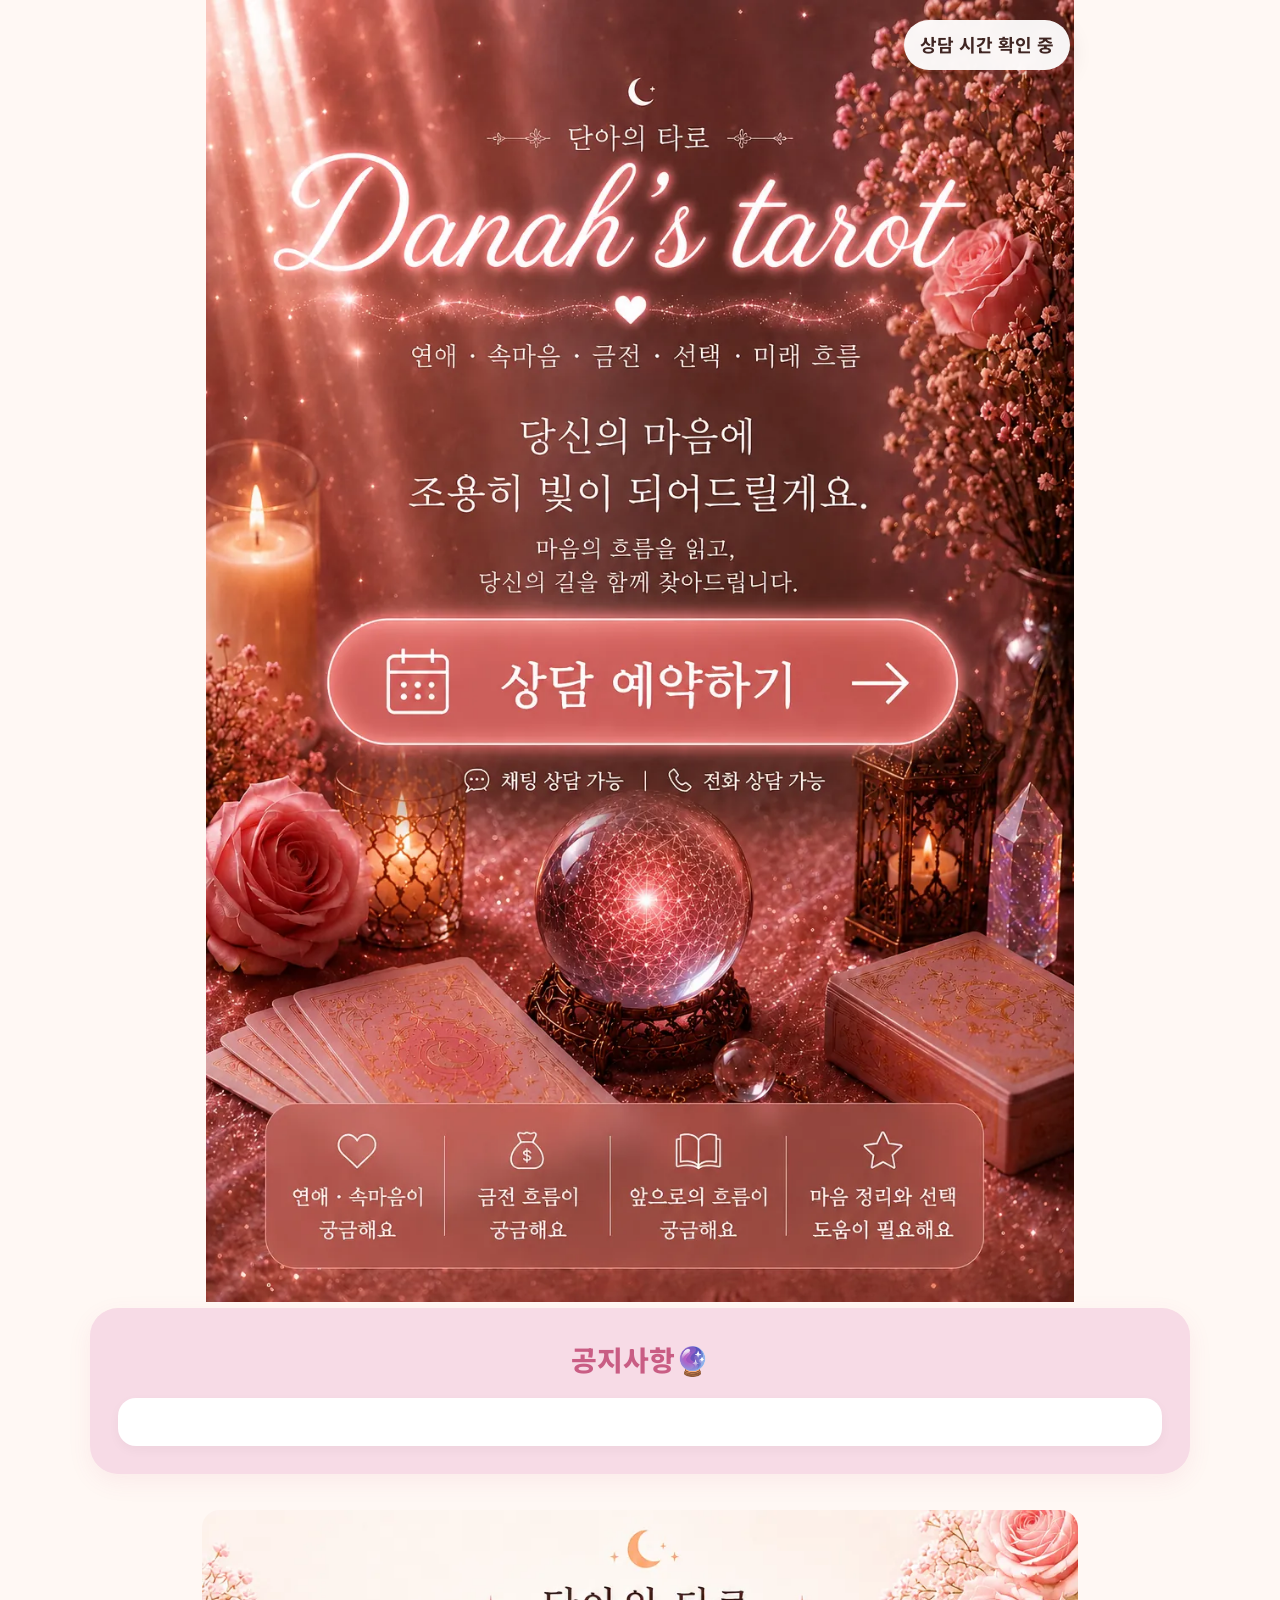
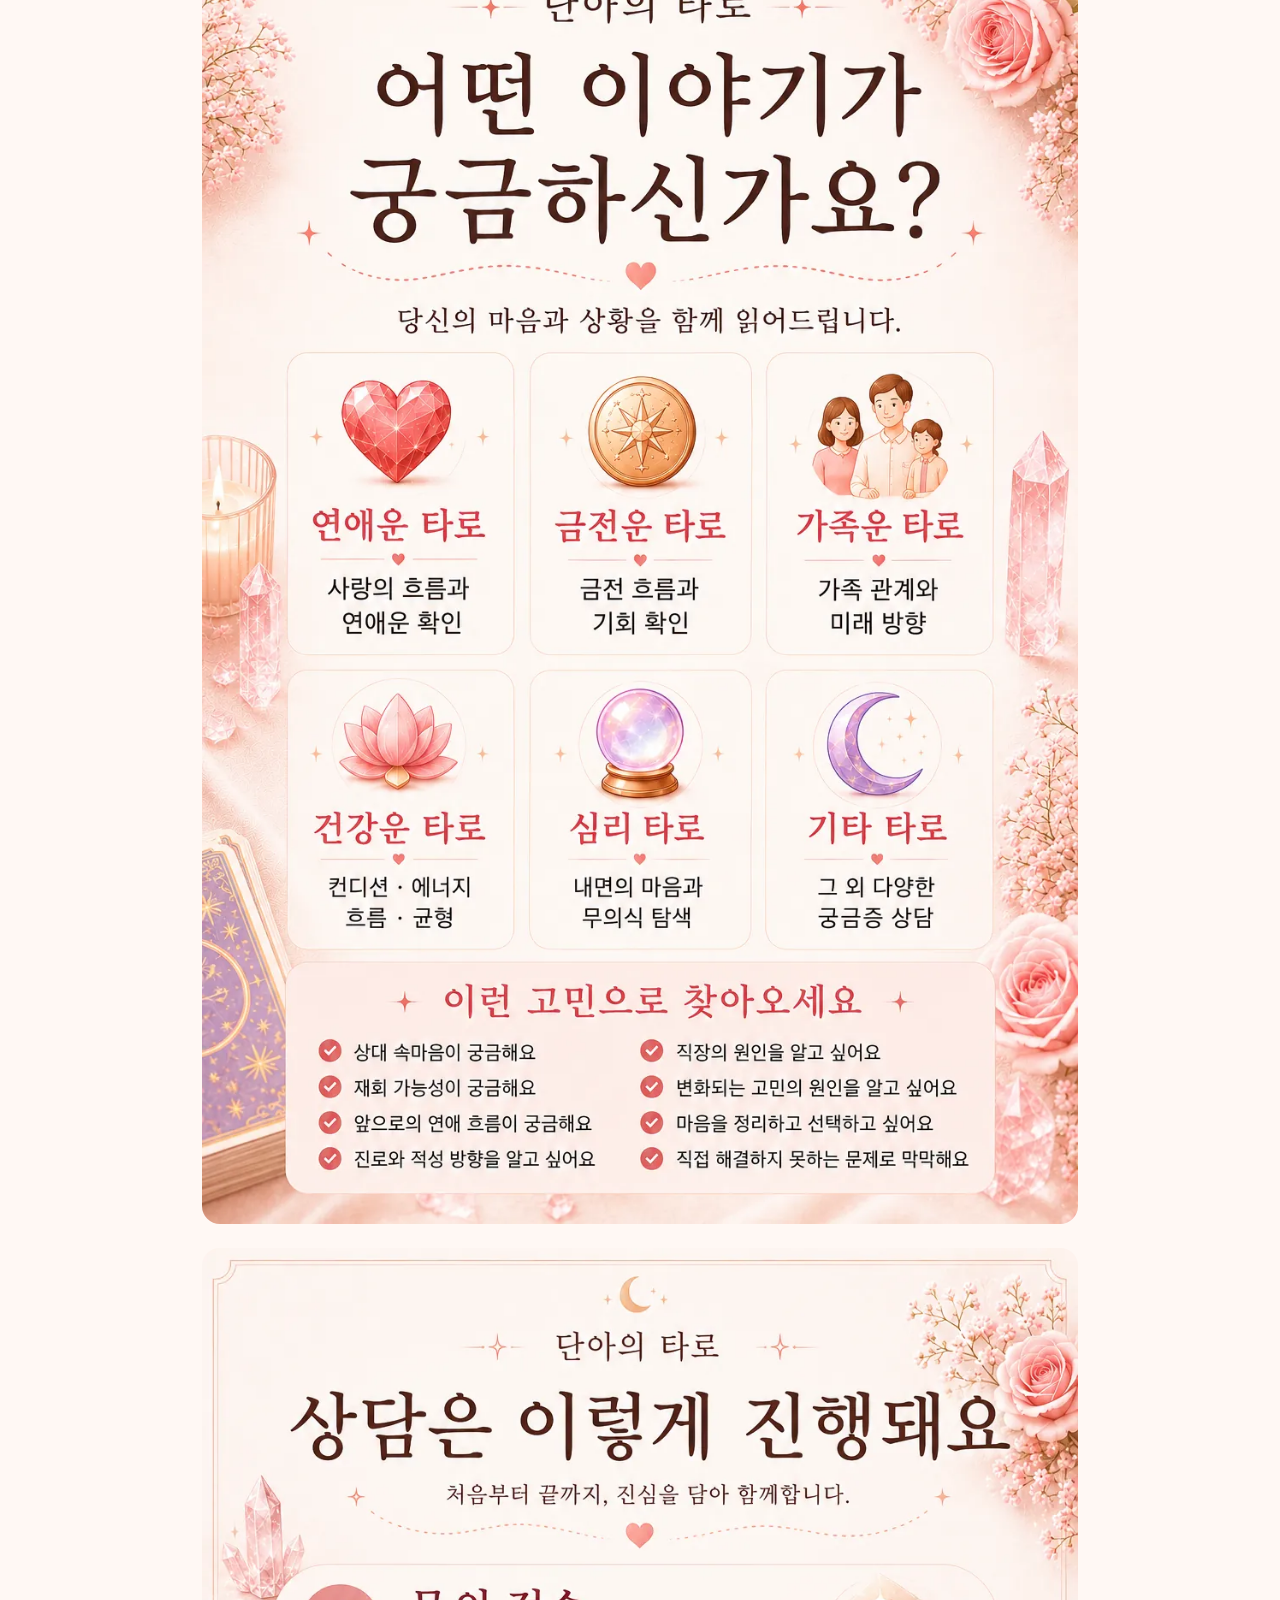
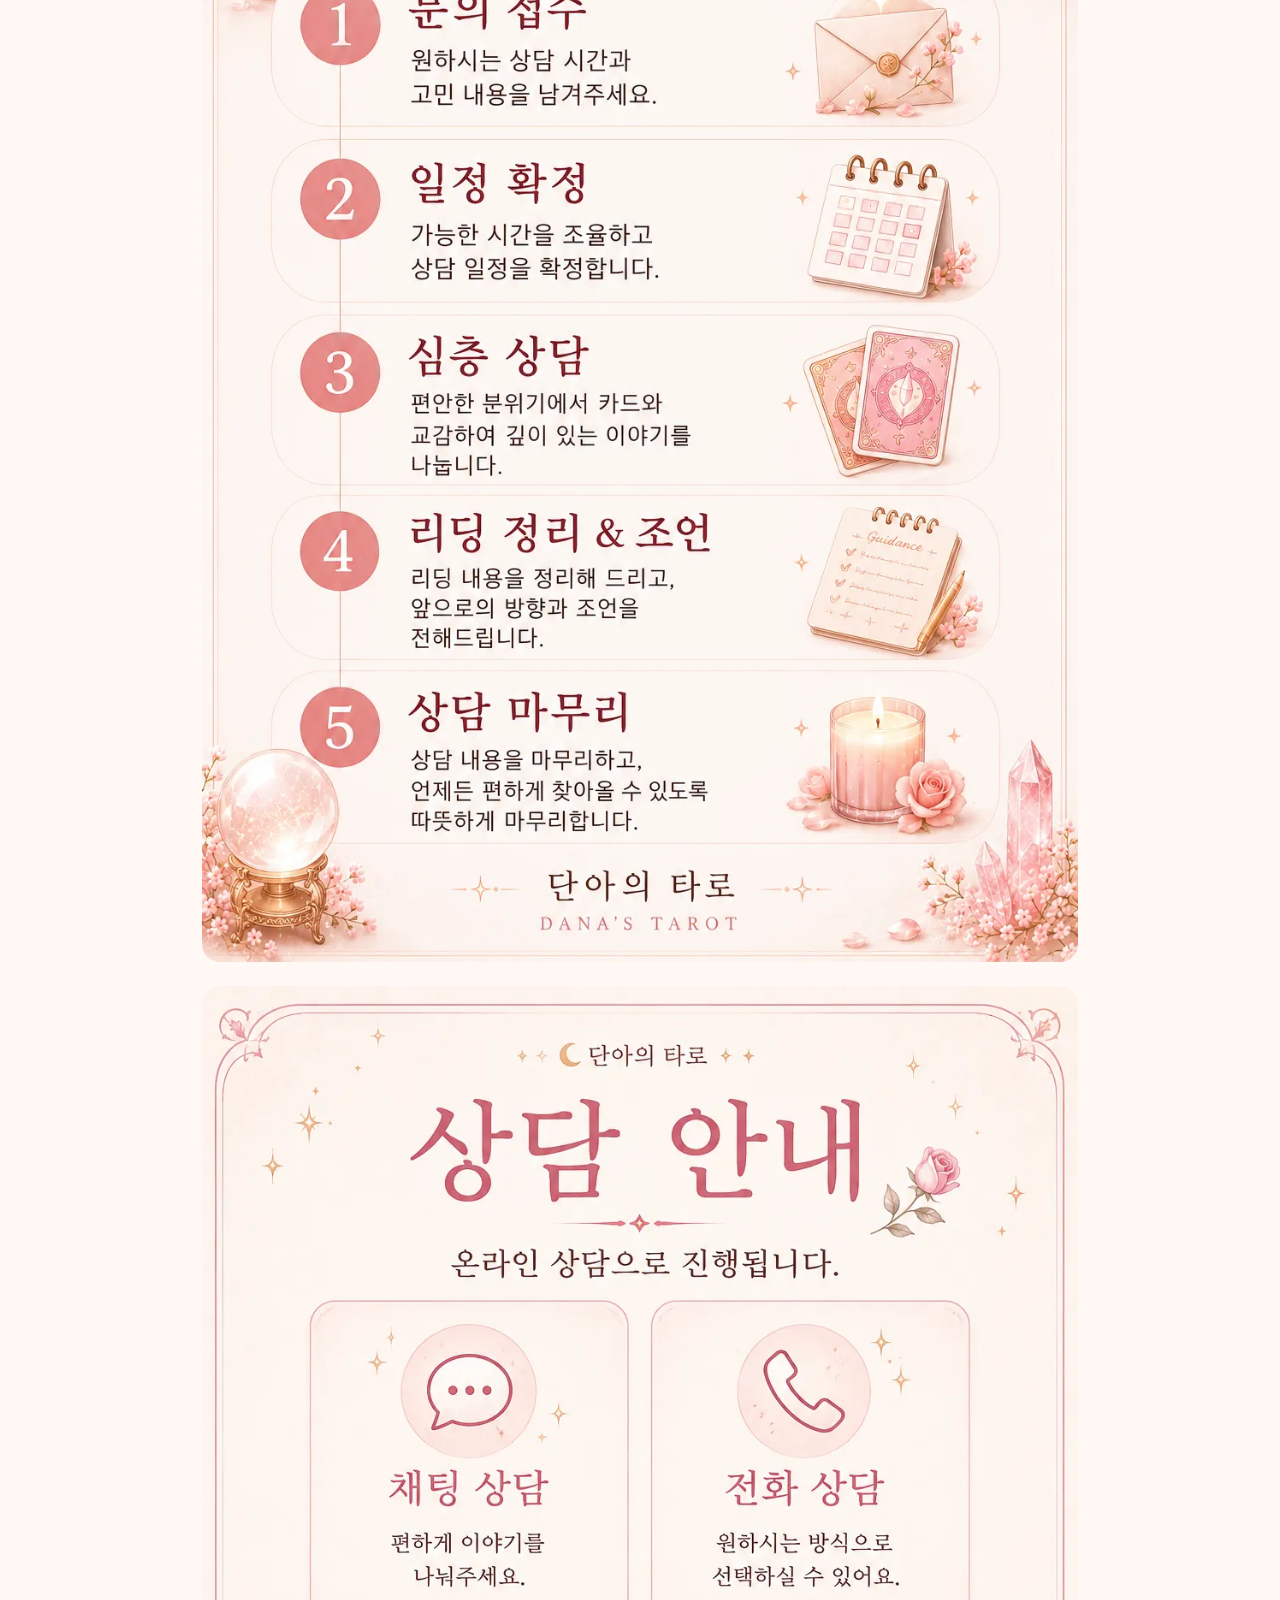
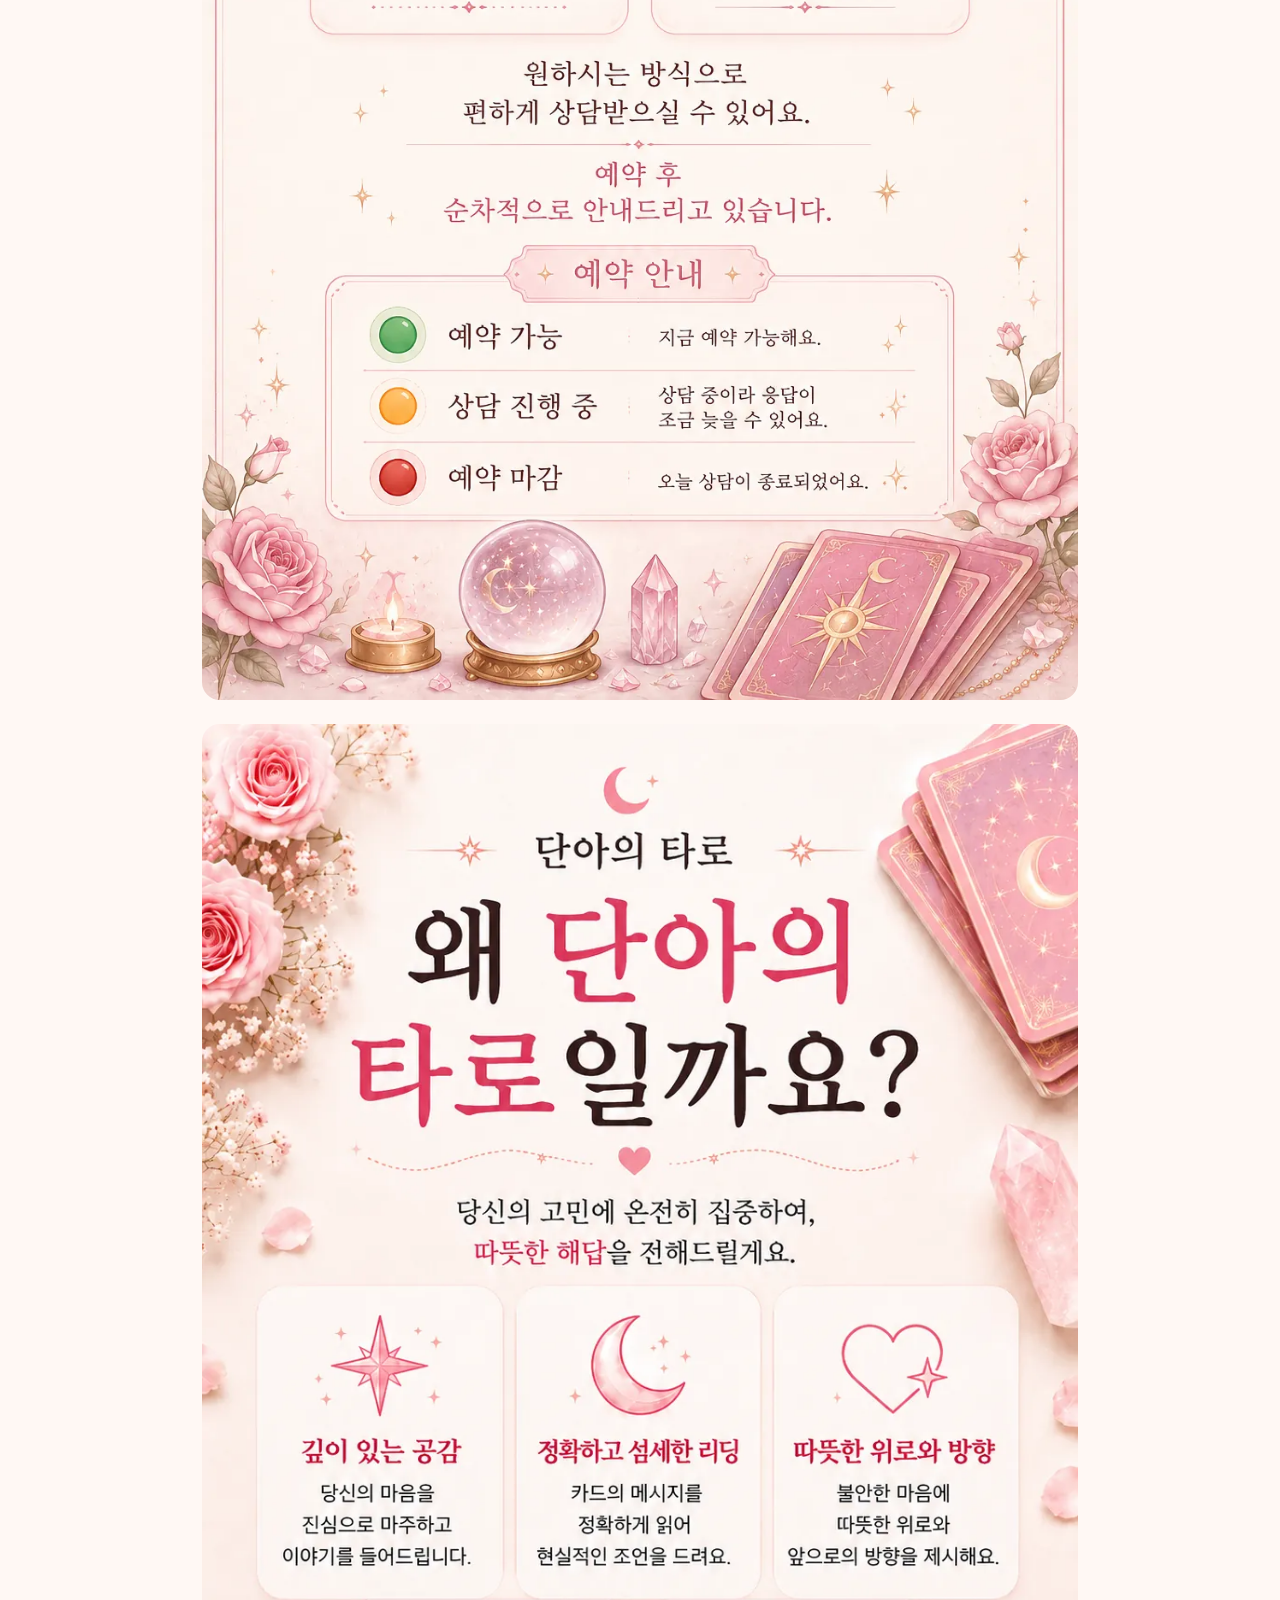
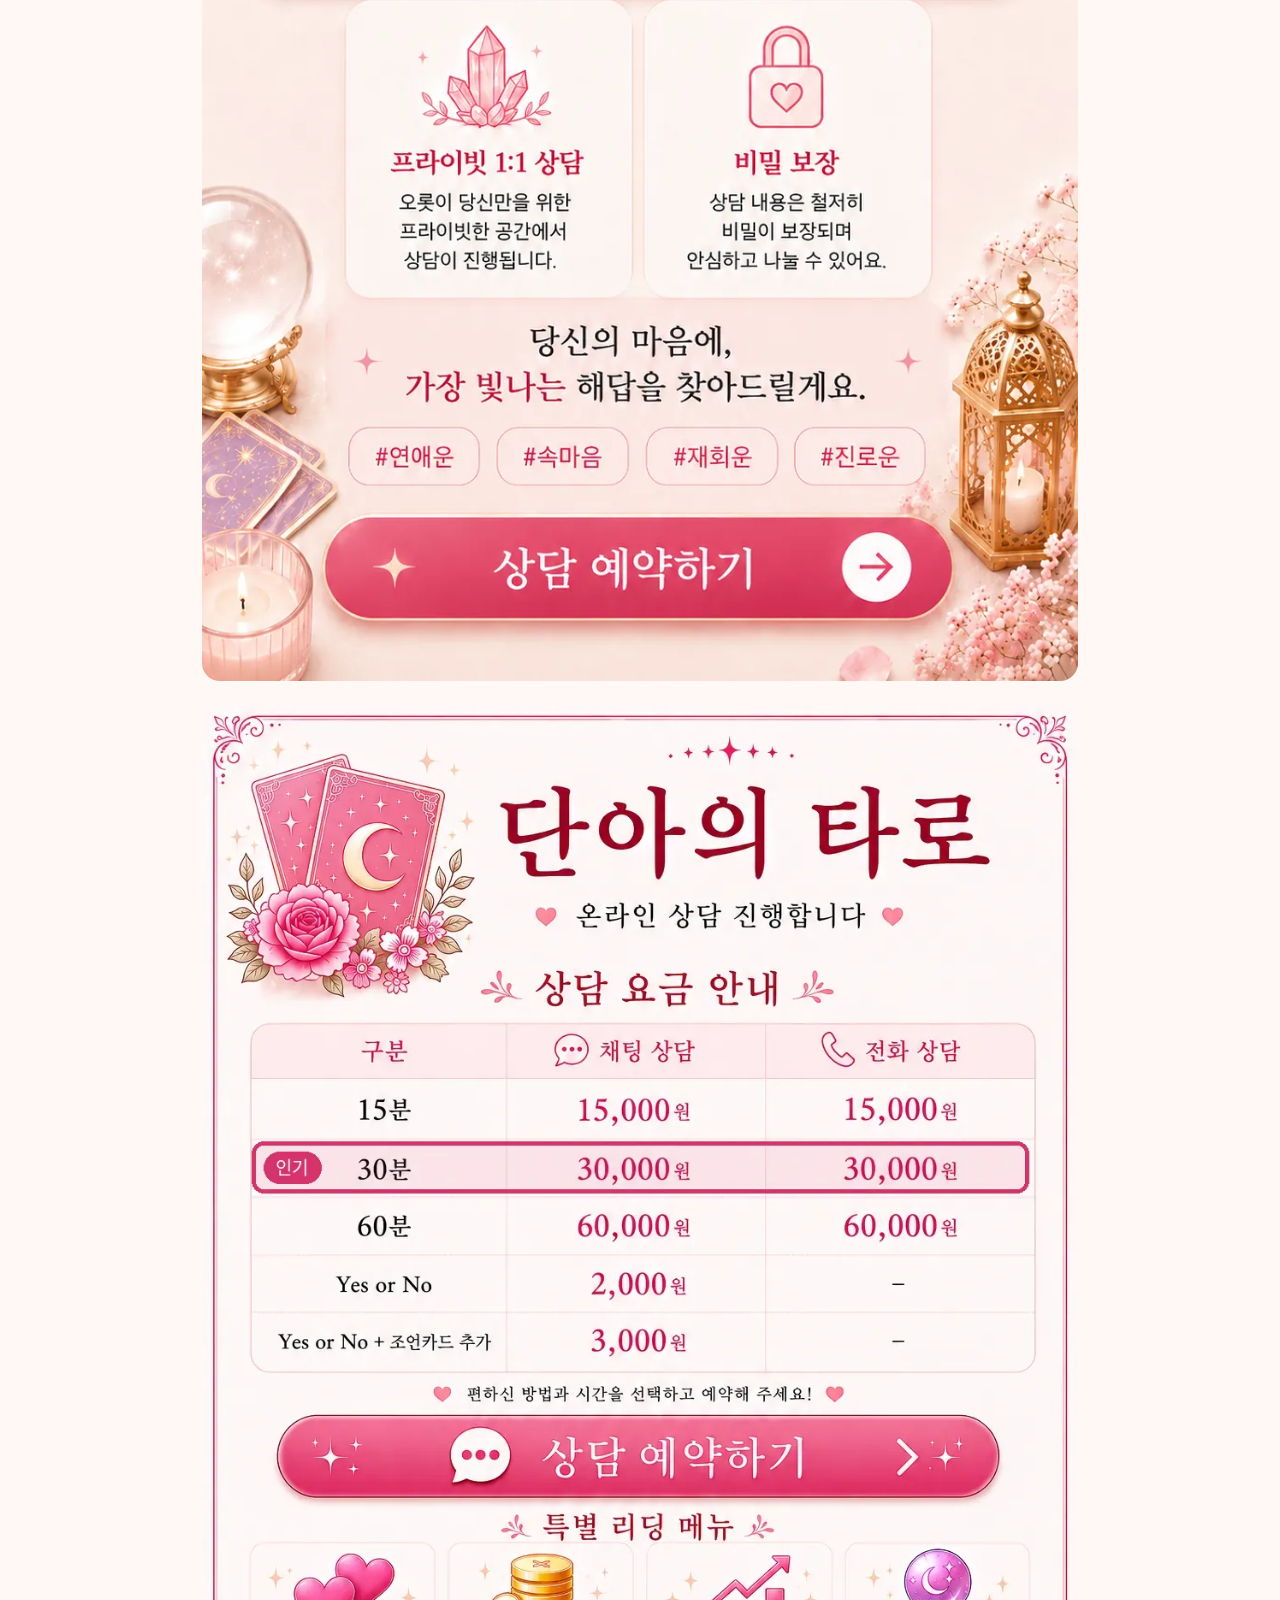
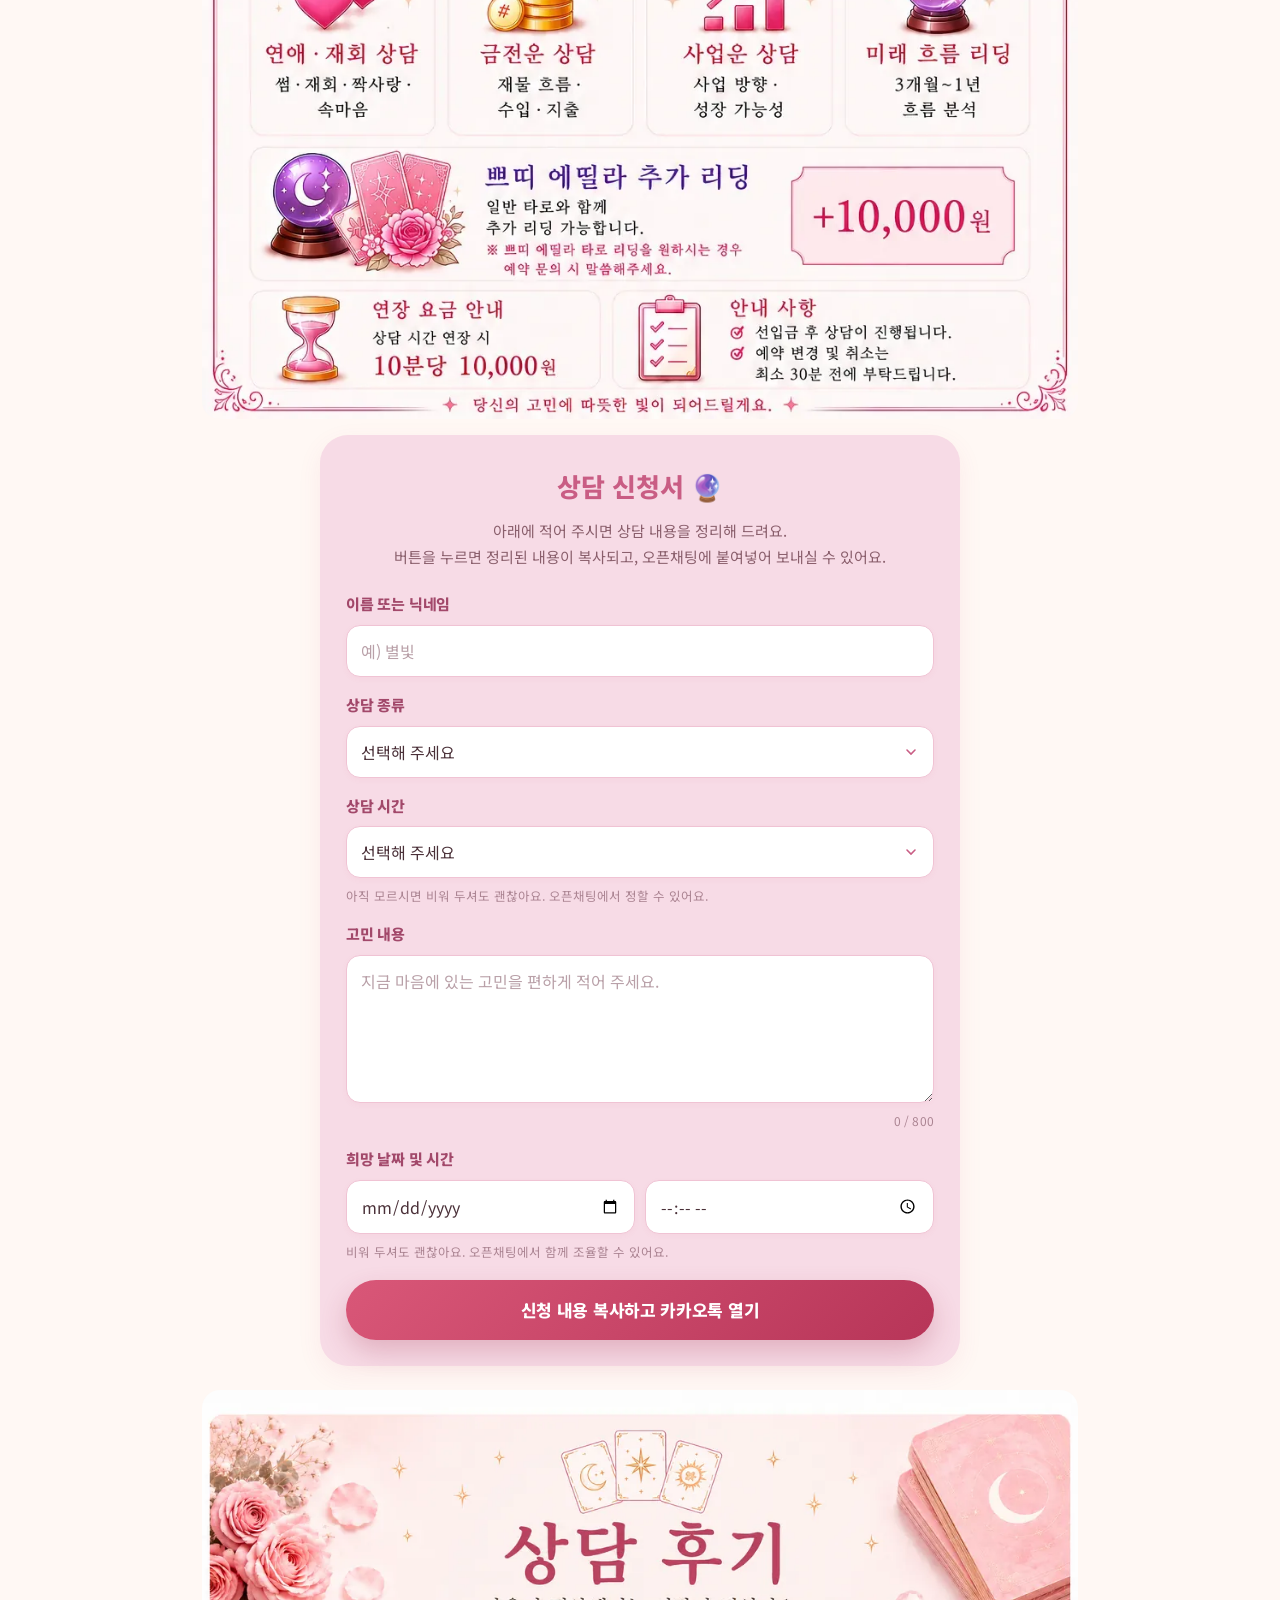
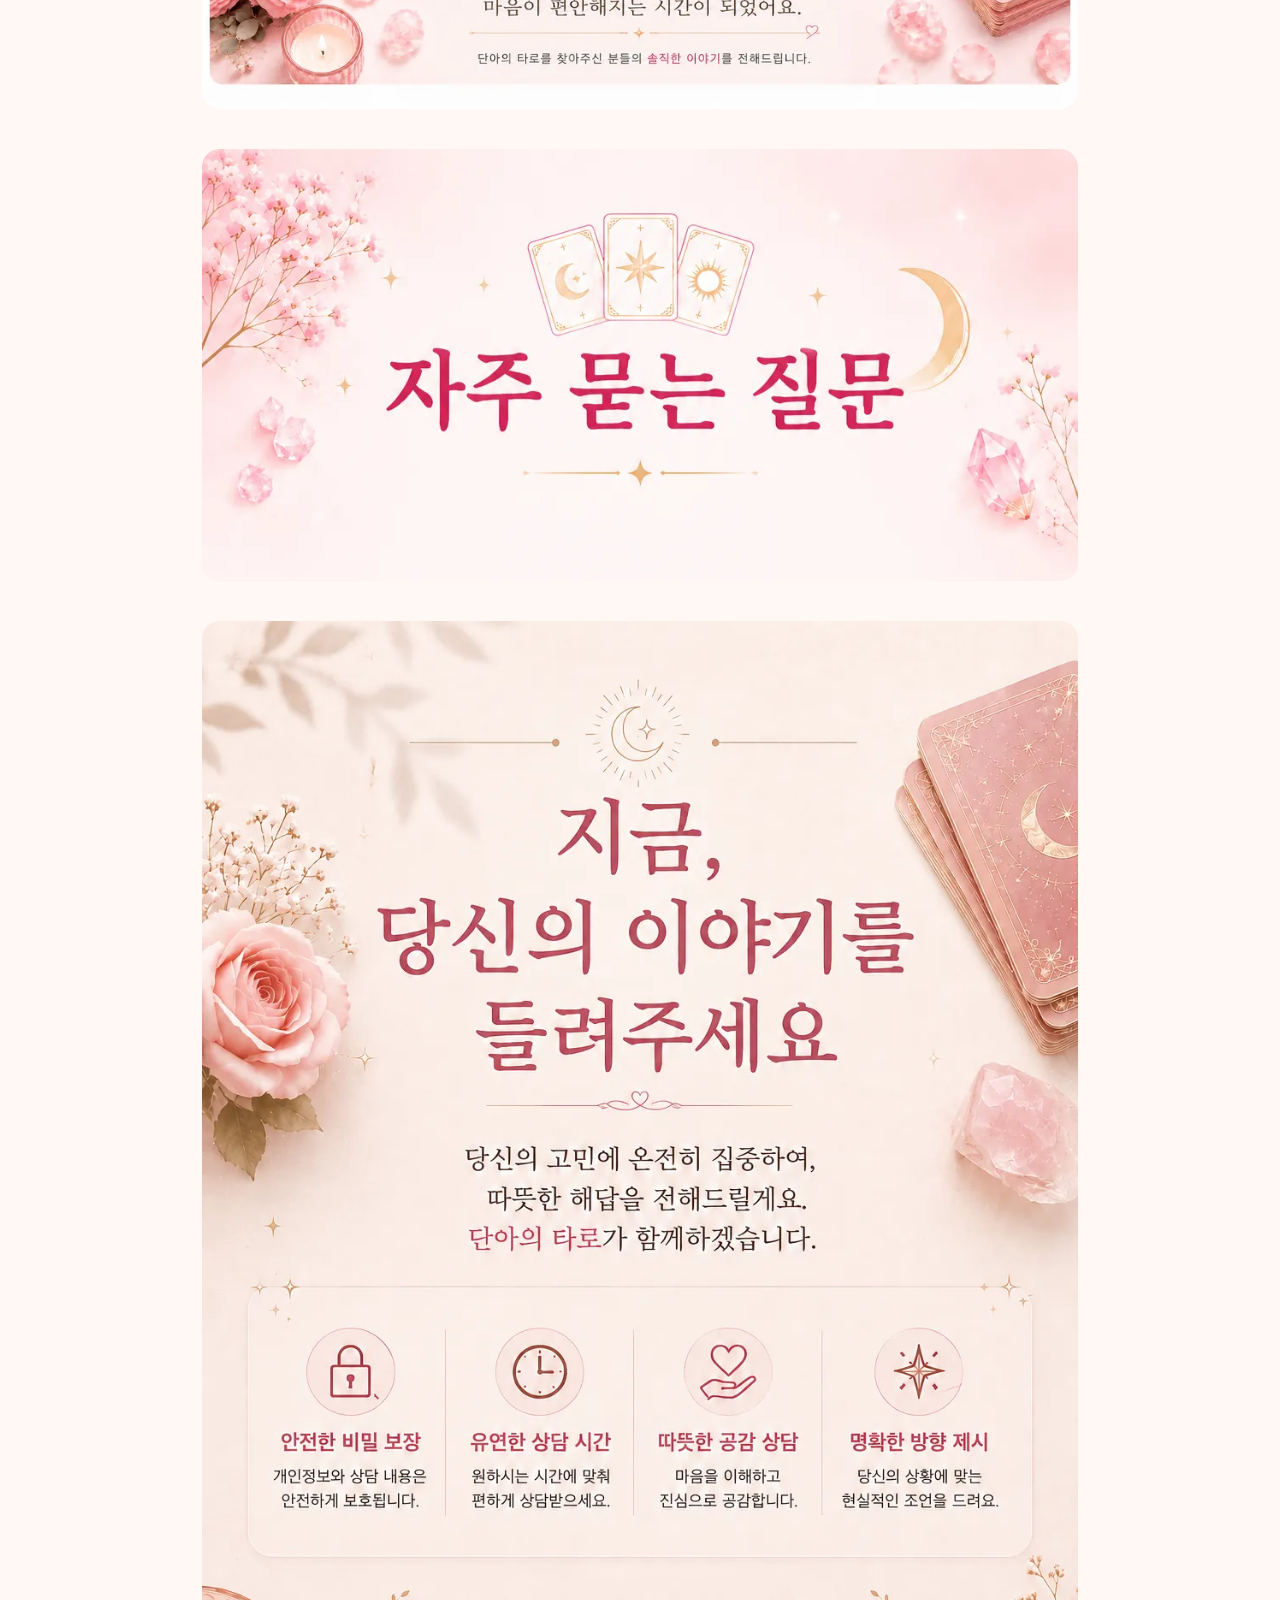
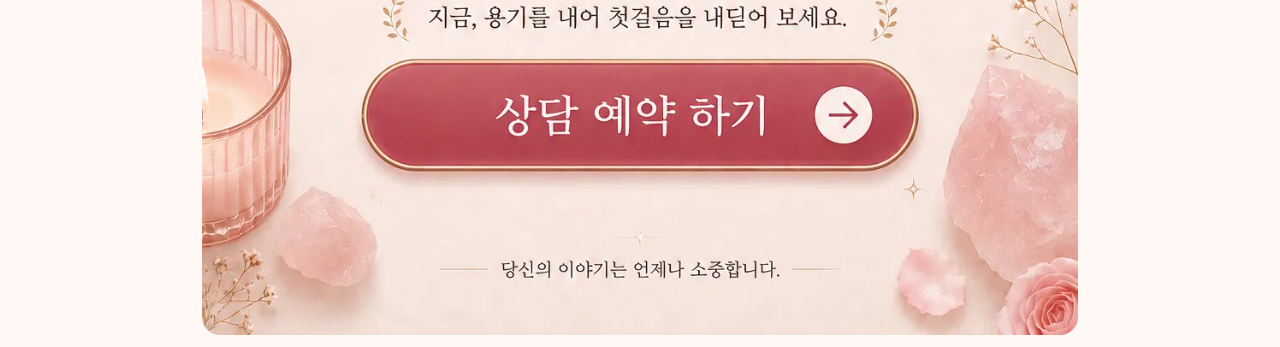
==== commit a3de5222: "관리자 페이지에 상담 신청 내역 추가, 신청 폼 시간 선택·Supabase 저장" ====
--- a/index.html
+++ b/index.html
@@ -102,16 +102,16 @@
       </p>
 
       <form class="apply-form" data-apply-form novalidate>
-        <label class="apply-field">
-          <span class="apply-label">이름 또는 닉네임</span>
-          <input type="text" name="name" data-apply-name maxlength="20" autocomplete="nickname" placeholder="예) 별빛">
-        </label>
+        <div class="apply-field">
+          <label class="apply-label" for="apply-name">이름 또는 닉네임</label>
+          <input id="apply-name" type="text" name="name" data-apply-name maxlength="20" autocomplete="nickname" placeholder="예) 별빛">
+        </div>
 
-        <label class="apply-field">
-          <span class="apply-label">상담 종류</span>
-          <select name="type" data-apply-type>
+        <div class="apply-field">
+          <label class="apply-label" for="apply-type">상담 종류</label>
+          <select id="apply-type" name="type" data-apply-type>
             <option value="" selected>선택해 주세요</option>
-            <option>신년타로</option>
+            <option>신년타로 / 신년운세</option>
             <option>연애·재회 상담</option>
             <option>사업·진로 상담</option>
             <option>금전운 상담</option>
@@ -119,13 +119,27 @@
             <option>Yes or No</option>
             <option>종합 상담 / 기타</option>
           </select>
-        </label>
+        </div>
 
-        <label class="apply-field">
-          <span class="apply-label">고민 내용</span>
-          <textarea name="concern" data-apply-concern rows="5" maxlength="800" placeholder="지금 마음에 있는 고민을 편하게 적어 주세요."></textarea>
+        <div class="apply-field">
+          <label class="apply-label" for="apply-duration">상담 시간</label>
+          <select id="apply-duration" name="duration" data-apply-duration>
+            <option value="" selected>선택해 주세요</option>
+            <option>15분 (15,000원)</option>
+            <option>30분 (30,000원)</option>
+            <option>1시간 (60분 · 60,000원)</option>
+            <option>Yes or No (2,000원)</option>
+            <option>Yes or No + 조언카드 (3,000원)</option>
+            <option>미정 (상담 후 결정)</option>
+          </select>
+          <span class="apply-help">아직 모르시면 비워 두셔도 괜찮아요. 오픈채팅에서 정할 수 있어요.</span>
+        </div>
+
+        <div class="apply-field">
+          <label class="apply-label" for="apply-concern">고민 내용</label>
+          <textarea id="apply-concern" name="concern" data-apply-concern rows="5" maxlength="800" placeholder="지금 마음에 있는 고민을 편하게 적어 주세요."></textarea>
           <span class="apply-count" data-apply-count>0 / 800</span>
-        </label>
+        </div>
 
         <div class="apply-field">
           <span class="apply-label">희망 날짜 및 시간</span>
@@ -175,7 +189,7 @@
     </a>
   </section>
 
-  <script type="module" src="./assets/app.js?v=1711g"></script>
+  <script type="module" src="./assets/app.js?v=1711h"></script>
 
 </body>
 </html>
--- a/assets/styles.css
+++ b/assets/styles.css
@@ -1439,7 +1439,7 @@
   font-size: 14px;
   line-height: 1.75;
   white-space: pre-wrap;
-  word-break: break-word;
+  word-break: keep-all;
   overflow-wrap: anywhere;
   -webkit-user-select: all;
   user-select: all;
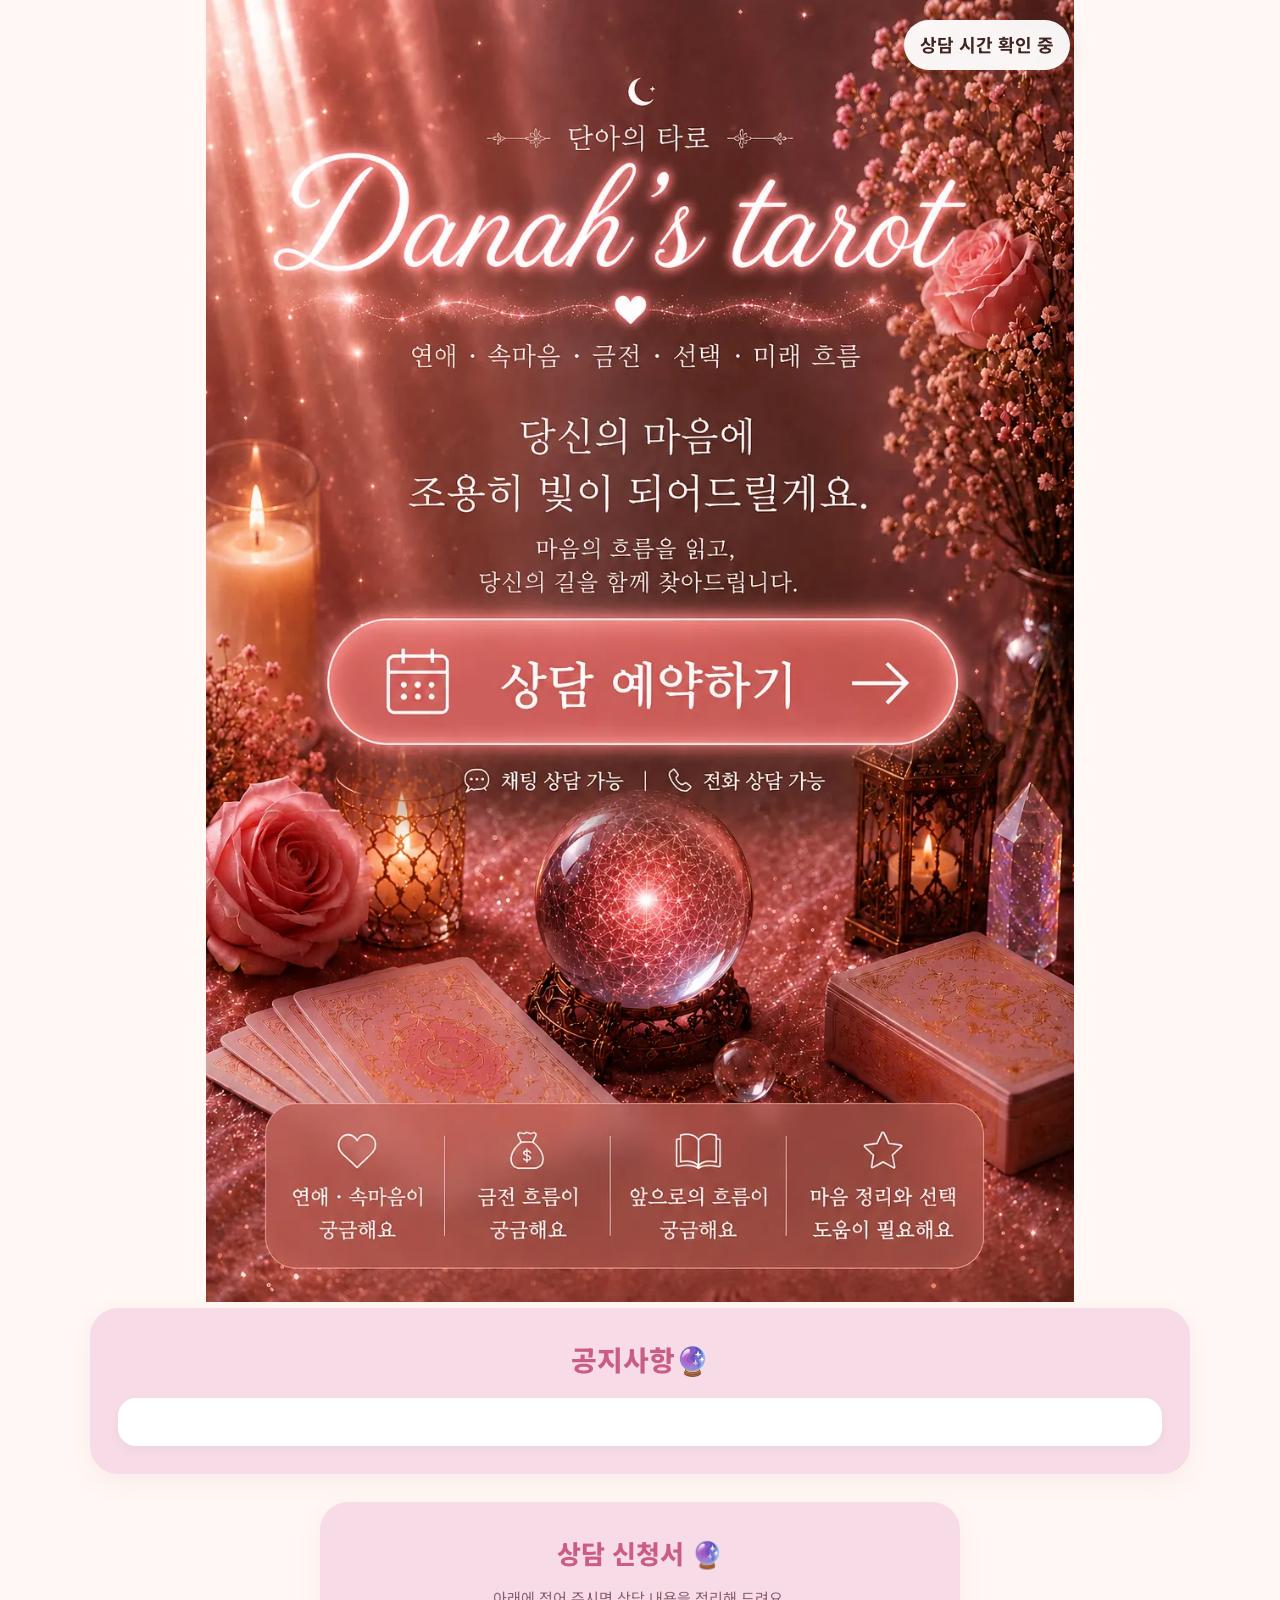
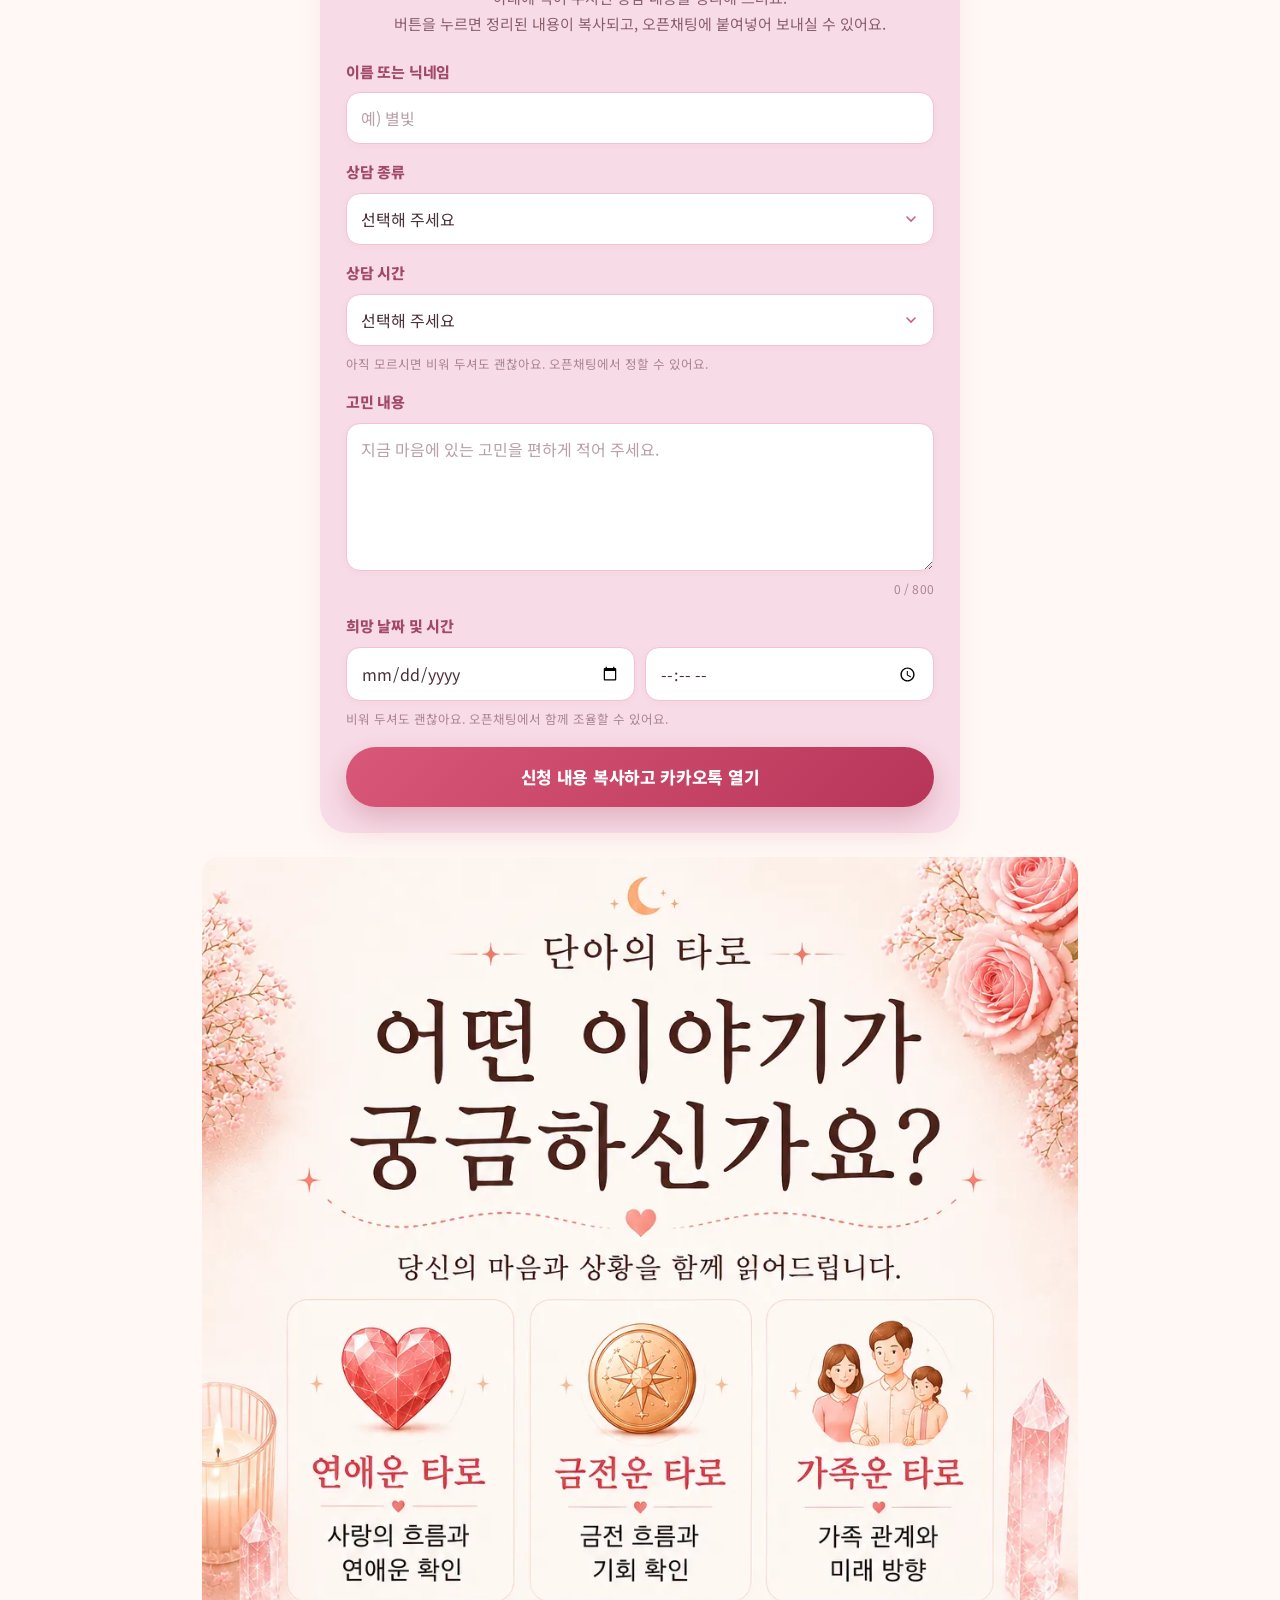
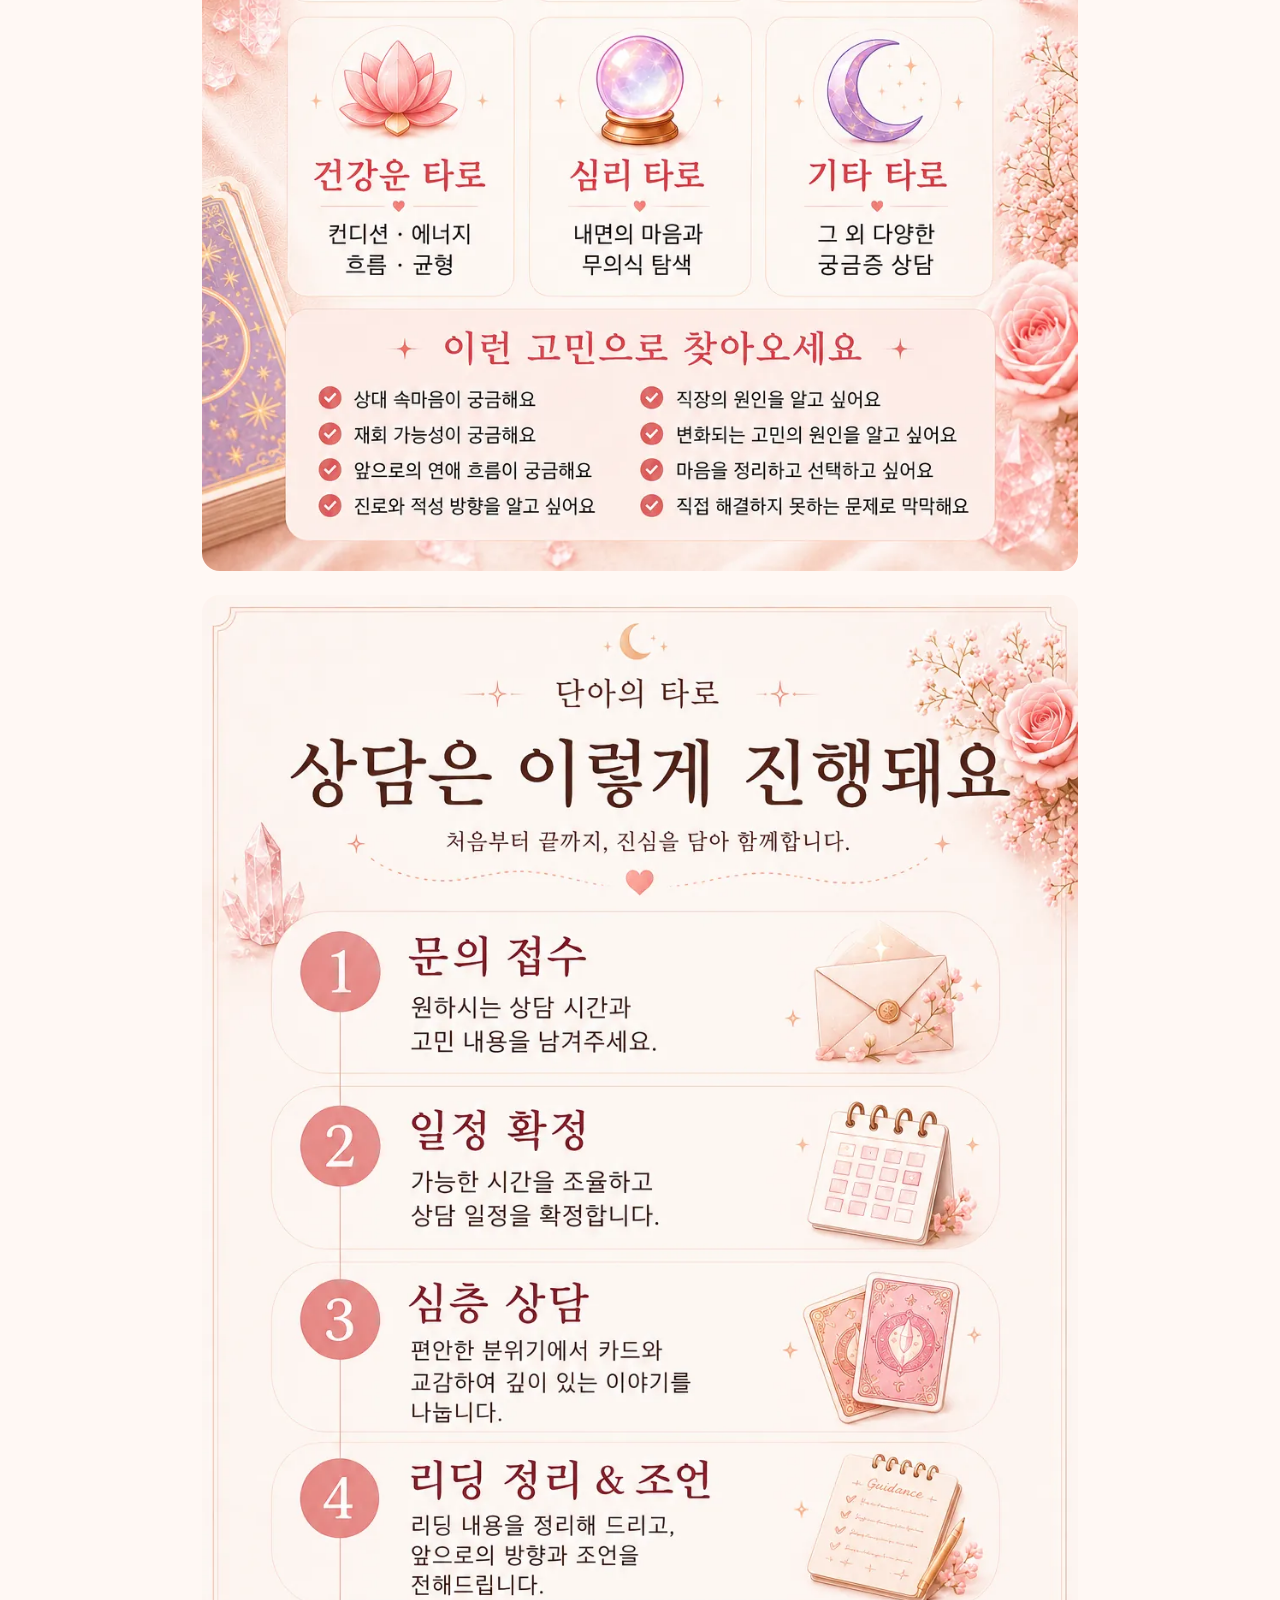
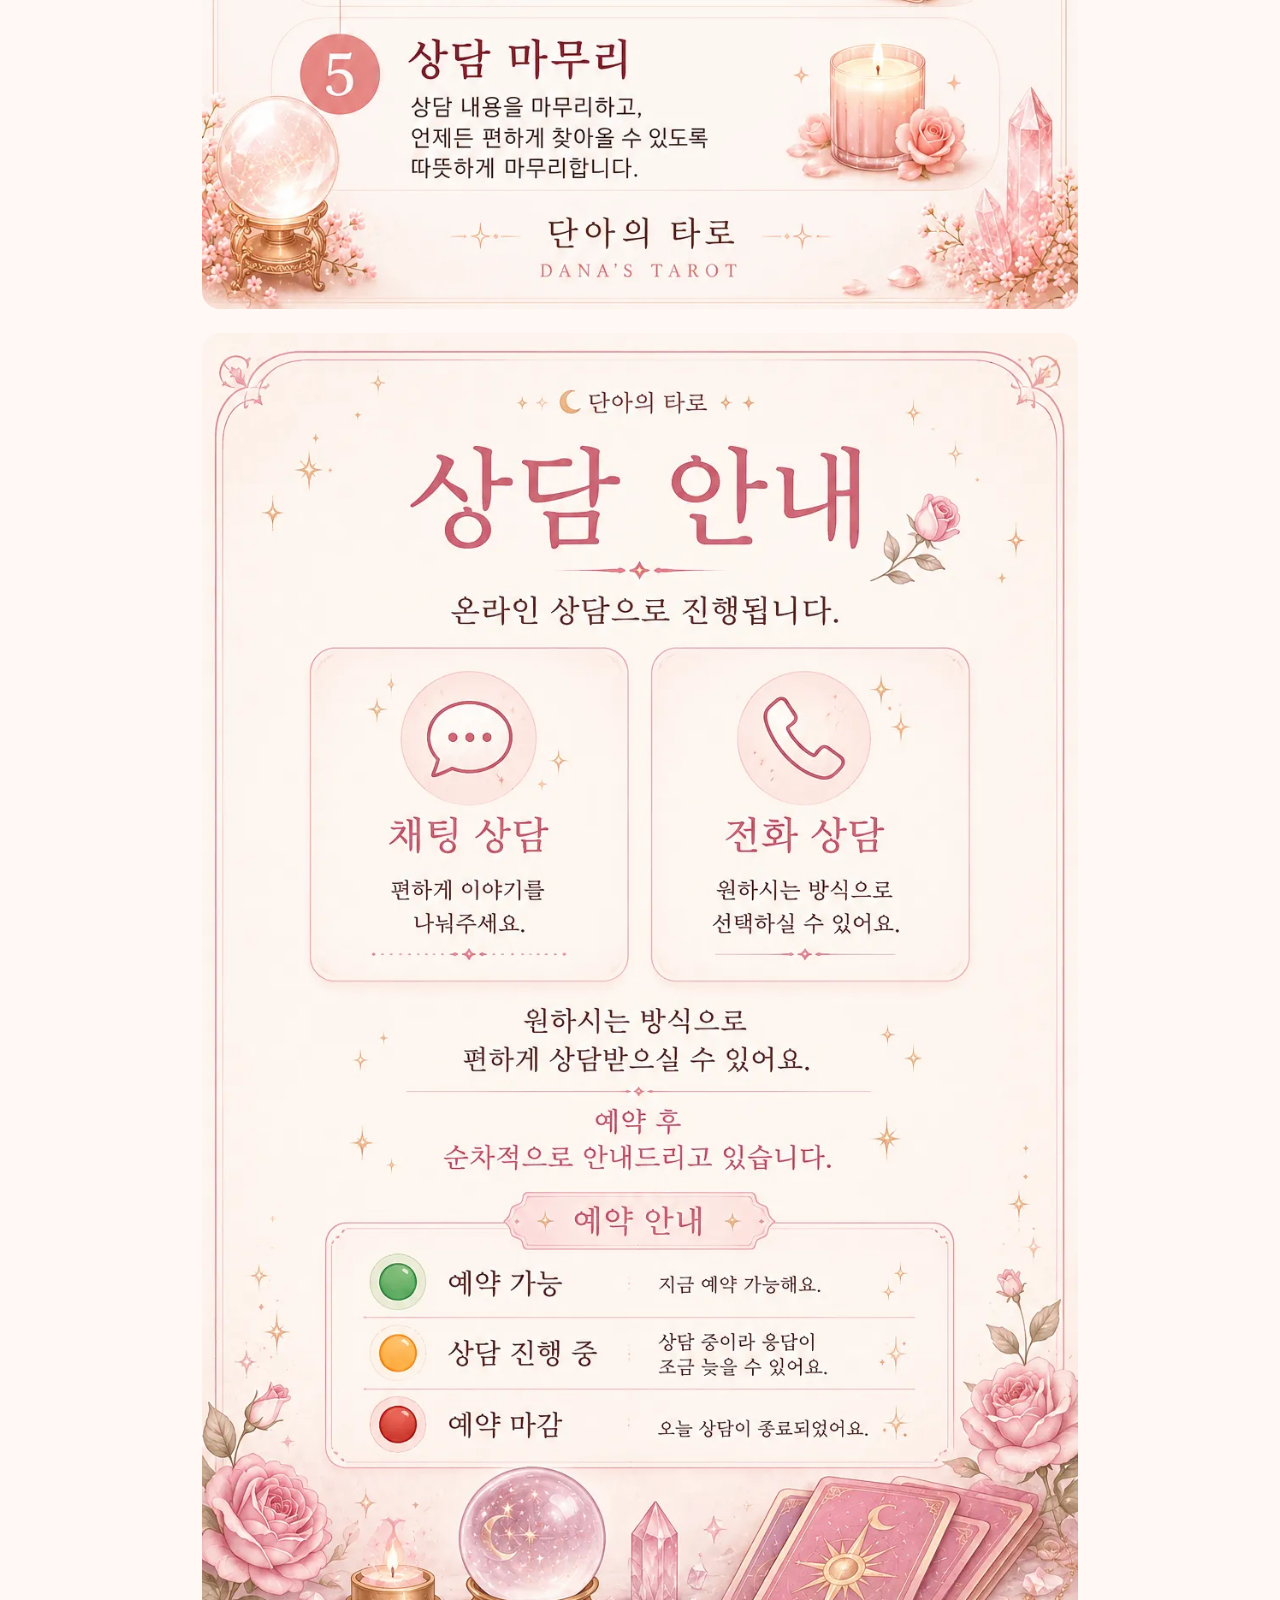
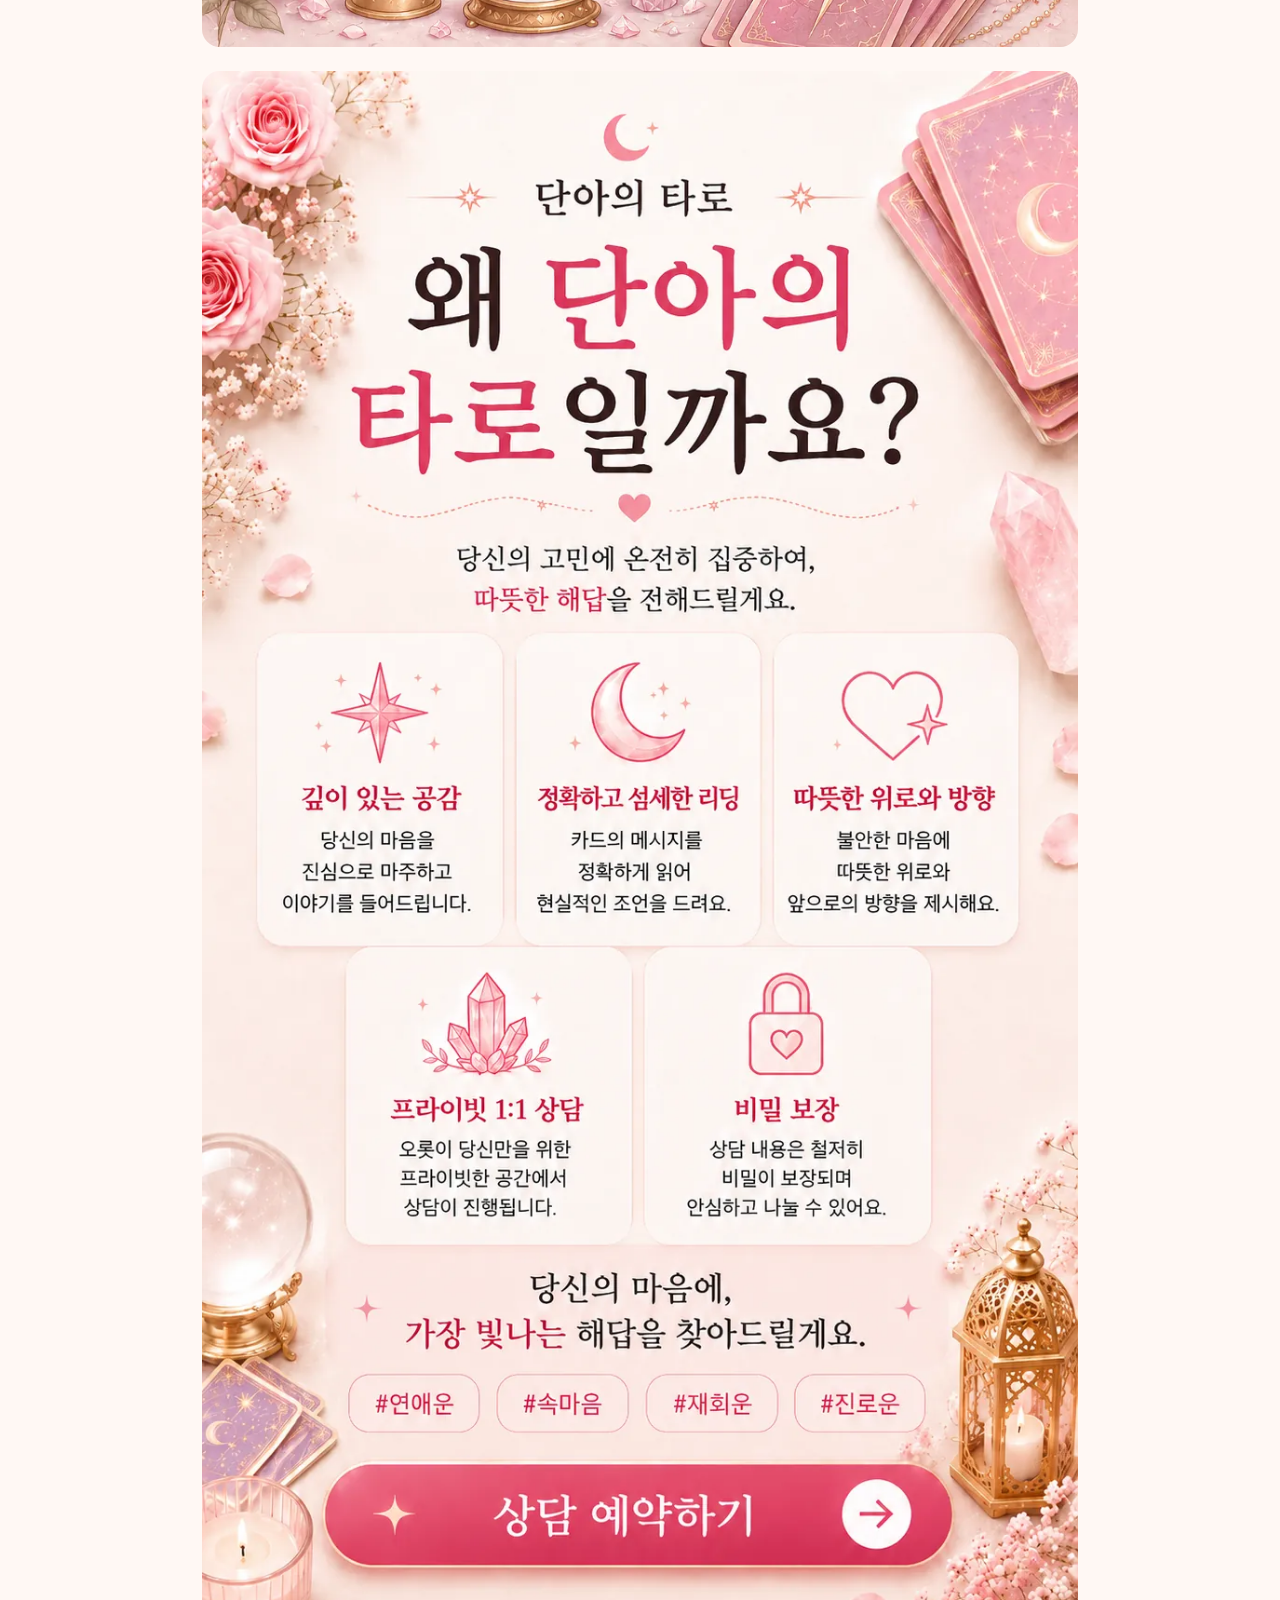
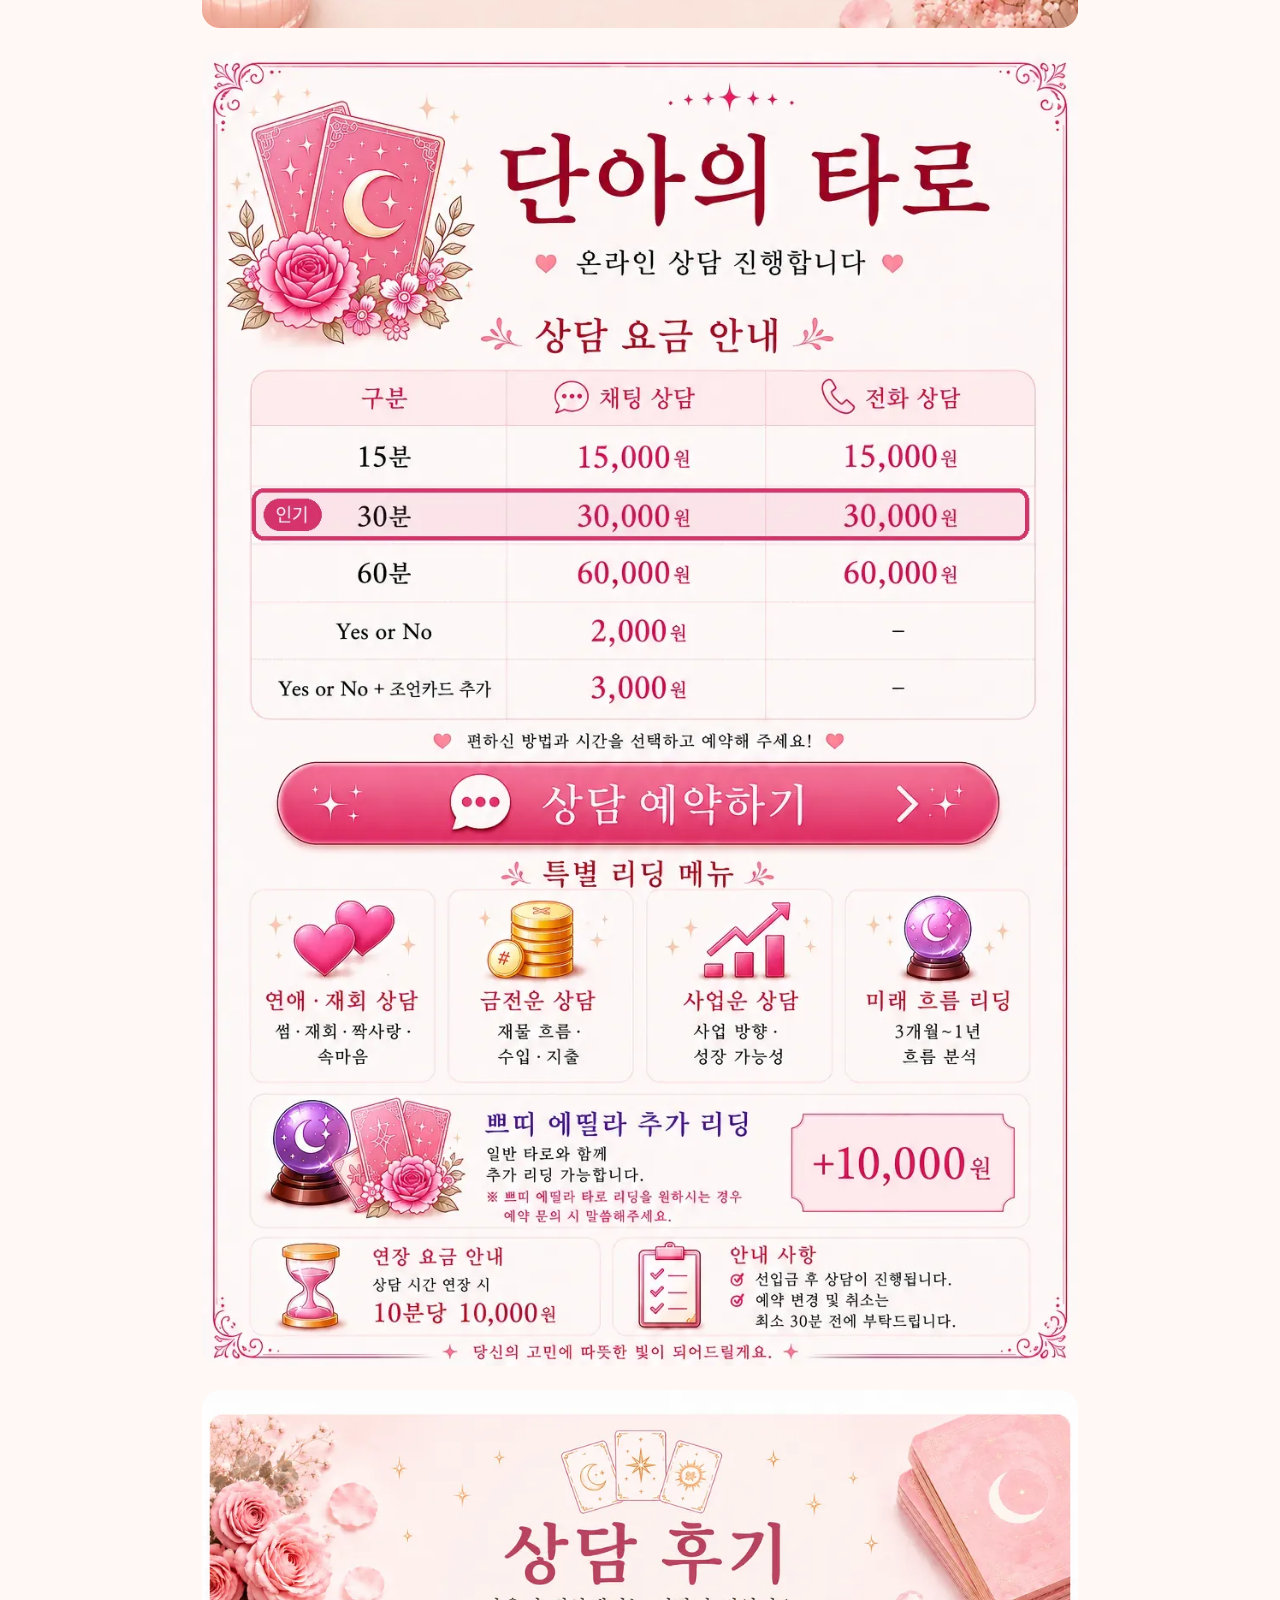
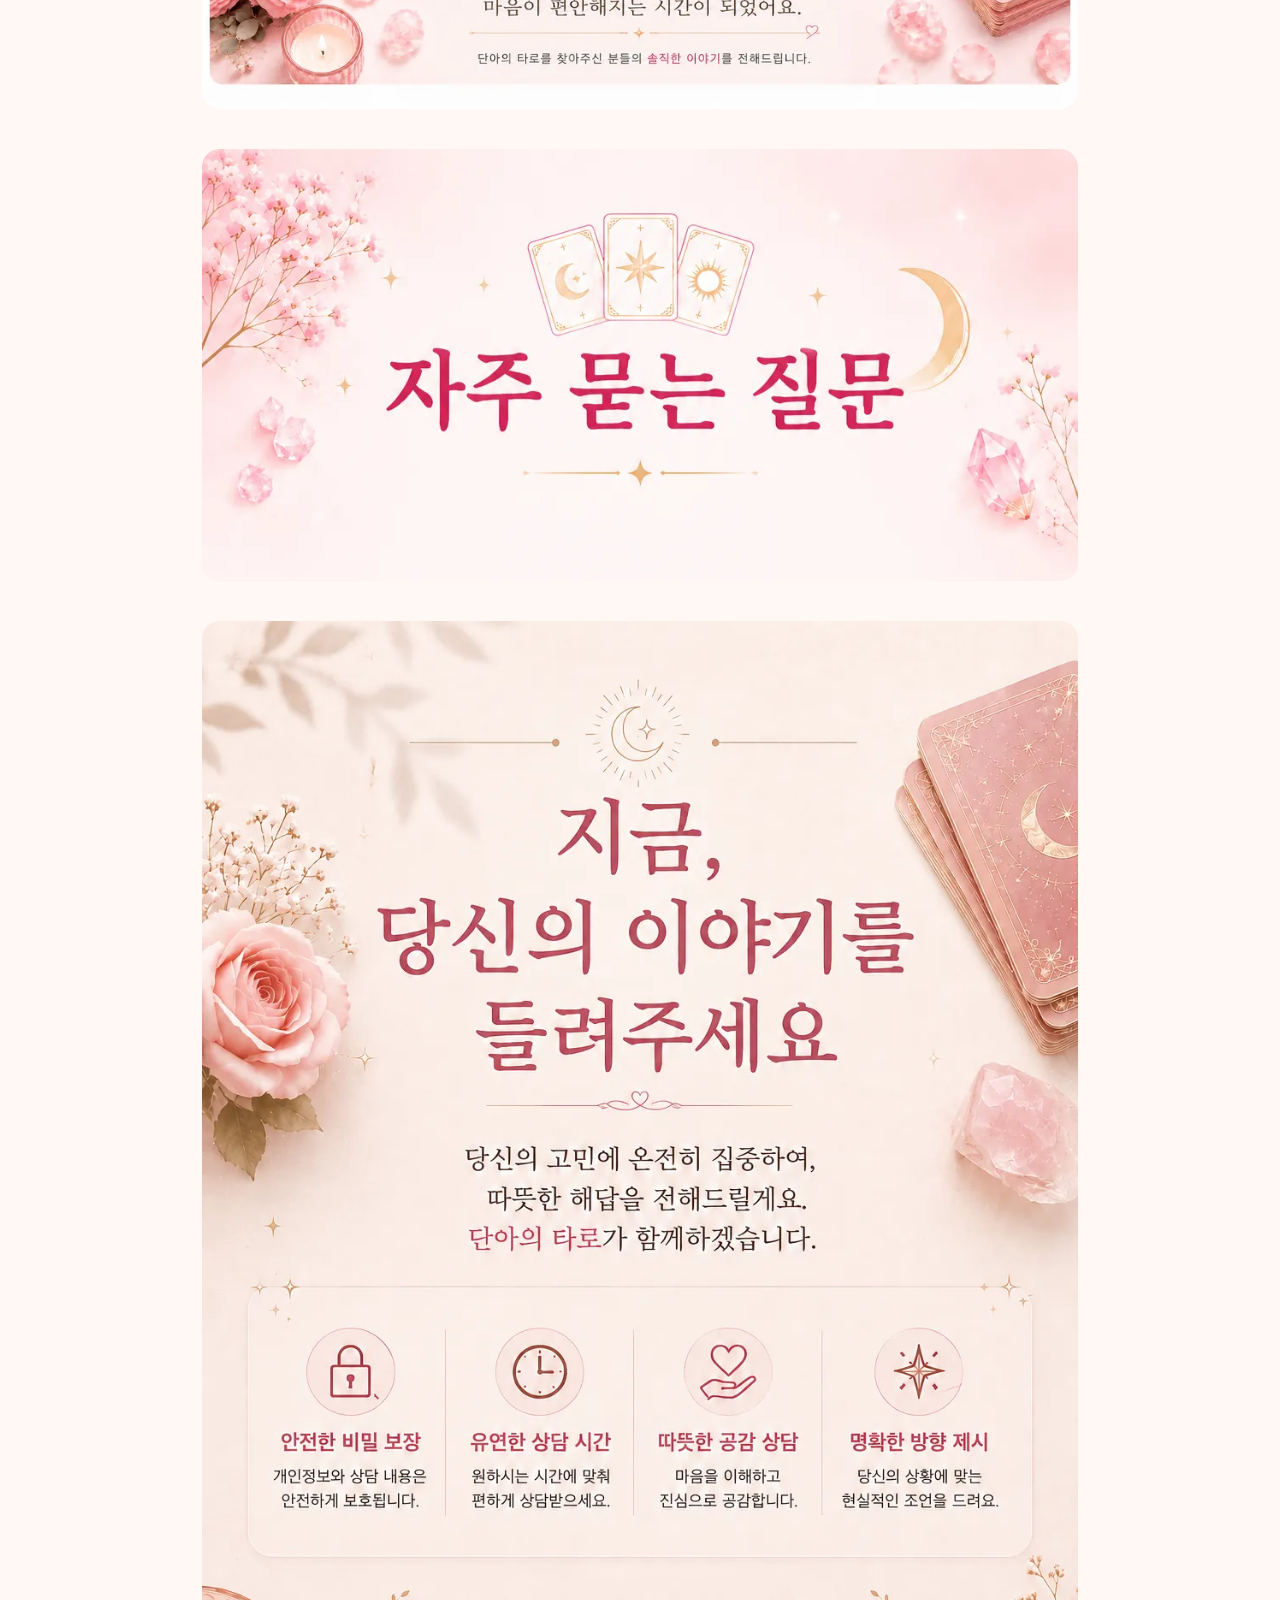
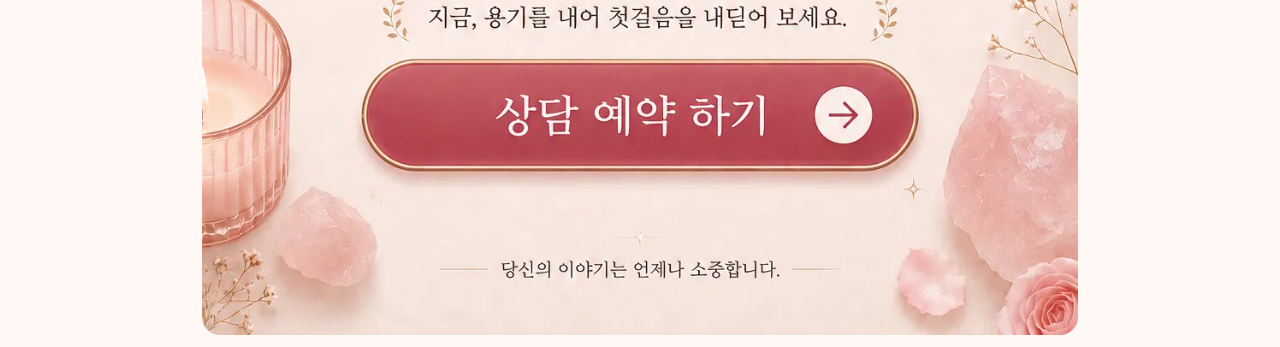
==== commit 958aa8ef: "상담 신청서 섹션을 공지사항 바로 아래로 이동" ====
--- a/index.html
+++ b/index.html
@@ -61,35 +61,6 @@
       <div class="notice-title">공지사항🔮</div>
       <div class="notice-box" data-notice></div>
     </div>
-  </section>
-
-  <!-- STORY -->
-  <section class="section">
-    <img src="./images/story.webp" width="1024" height="1536" loading="lazy" decoding="async" alt="단아의 타로 소개">
-  </section>
-
-  <!-- PROCESS -->
-  <section class="section">
-    <img src="./images/process-bg.webp" width="1024" height="1536" loading="lazy" decoding="async" alt="상담 진행 순서">
-  </section>
-
-  <!-- GUIDE -->
-  <section class="section">
-    <img src="./images/guide.webp" width="1024" height="1536" loading="lazy" decoding="async" alt="상담 안내">
-  </section>
-
-  <!-- WHY -->
-  <section class="section">
-    <a href="https://open.kakao.com/me/DanahsTarot" target="_blank" rel="noopener noreferrer">
-      <img src="./images/why-danah.webp" width="941" height="1672" loading="lazy" decoding="async" alt="단아의 타로를 찾는 이유">
-    </a>
-  </section>
-
-  <!-- PRICE -->
-  <section class="section">
-    <a href="https://open.kakao.com/me/DanahsTarot" target="_blank" rel="noopener noreferrer" class="price-link">
-      <img src="./images/price.webp" width="1024" height="1536" loading="lazy" decoding="async" alt="상담 가격">
-    </a>
   </section>
 
   <!-- APPLY -->
@@ -170,6 +141,35 @@
     </div>
   </section>
 
+  <!-- STORY -->
+  <section class="section">
+    <img src="./images/story.webp" width="1024" height="1536" loading="lazy" decoding="async" alt="단아의 타로 소개">
+  </section>
+
+  <!-- PROCESS -->
+  <section class="section">
+    <img src="./images/process-bg.webp" width="1024" height="1536" loading="lazy" decoding="async" alt="상담 진행 순서">
+  </section>
+
+  <!-- GUIDE -->
+  <section class="section">
+    <img src="./images/guide.webp" width="1024" height="1536" loading="lazy" decoding="async" alt="상담 안내">
+  </section>
+
+  <!-- WHY -->
+  <section class="section">
+    <a href="https://open.kakao.com/me/DanahsTarot" target="_blank" rel="noopener noreferrer">
+      <img src="./images/why-danah.webp" width="941" height="1672" loading="lazy" decoding="async" alt="단아의 타로를 찾는 이유">
+    </a>
+  </section>
+
+  <!-- PRICE -->
+  <section class="section">
+    <a href="https://open.kakao.com/me/DanahsTarot" target="_blank" rel="noopener noreferrer" class="price-link">
+      <img src="./images/price.webp" width="1024" height="1536" loading="lazy" decoding="async" alt="상담 가격">
+    </a>
+  </section>
+
   <!-- REVIEW -->
   <section class="section">
     <img src="./images/review-title.webp" width="1080" height="394" loading="lazy" decoding="async" alt="후기">
